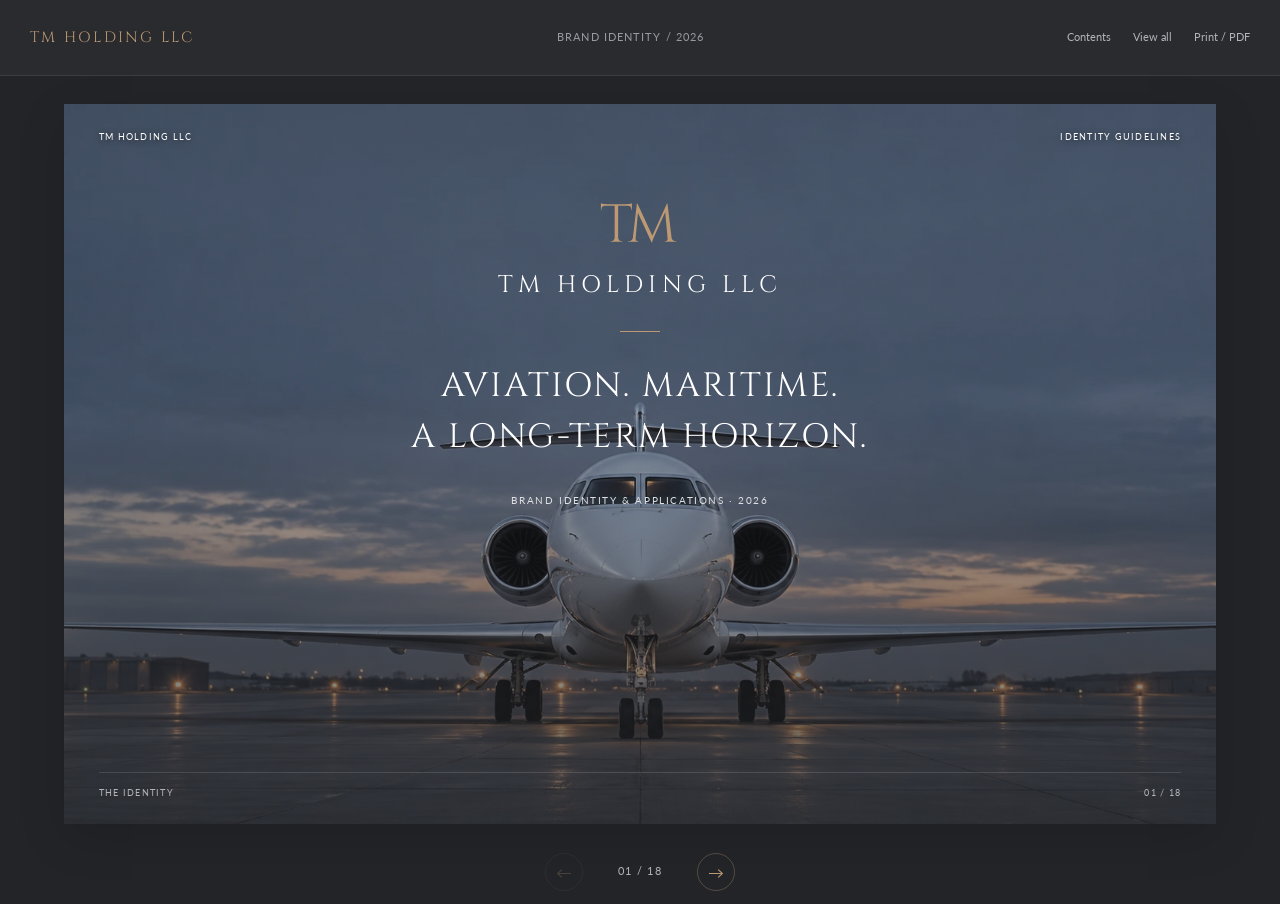
==== brandbook/index.html @ 0309f2d3 "Improve caption contrast on photographic brandbook spreads" ====
<!doctype html><html lang="en"><head><meta charset="utf-8"><meta name="viewport" content="width=device-width,initial-scale=1"><title>TM Holding LLC — Brand Identity</title><meta name="theme-color" content="#323438"><link rel="icon" href="../assets/brand/favicon.svg?v=20261008-5"><link rel="stylesheet" href="../assets/css/fonts.css?v=20261008-5"><link rel="stylesheet" href="../assets/css/style.css?v=20261008-5"><link rel="stylesheet" href="brandbook.css?v=20261008-6"></head><body class="book"><header class="book-toolbar"><a href="../">TM HOLDING LLC</a><span>BRAND IDENTITY / 2026</span><div><button id="contents" aria-expanded="false" aria-controls="book-index">Contents</button><button id="all" aria-pressed="false">View all</button><button id="print">Print / PDF</button></div></header><nav id="book-index" aria-label="Brandbook contents" hidden><a data-goto href="#page-1"><span>01</span>The identity</a><a data-goto href="#page-2"><span>02</span>Brand foundation</a><a data-goto href="#page-3"><span>03</span>Primary signature</a><a data-goto href="#page-4"><span>04</span>Logo architecture</a><a data-goto href="#page-5"><span>05</span>Signature configurations</a><a data-goto href="#page-6"><span>06</span>Clear space & size</a><a data-goto href="#page-7"><span>07</span>Colour palette</a><a data-goto href="#page-8"><span>08</span>Typography</a><a data-goto href="#page-9"><span>09</span>Logo on backgrounds</a><a data-goto href="#page-10"><span>10</span>Incorrect use</a><a data-goto href="#page-11"><span>11</span>Photography direction</a><a data-goto href="#page-12"><span>12</span>Business cards</a><a data-goto href="#page-13"><span>13</span>Corporate correspondence</a><a data-goto href="#page-14"><span>14</span>Aviation livery</a><a data-goto href="#page-15"><span>15</span>Maritime signature</a><a data-goto href="#page-16"><span>16</span>Digital prototypes</a><a data-goto href="#page-17"><span>17</span>Motion & interaction</a><a data-goto href="#page-18"><span>18</span>Implementation & assets</a></nav><main class="book-canvas"><section class="slide cover" id="page-1" aria-label="1. The identity"><div class="page-top"><span>TM HOLDING LLC</span><span>IDENTITY GUIDELINES</span></div><img class="full-photo" src="../assets/images/aviation-hero.webp?v=20261008-5" alt="Concept aviation photograph" loading="lazy"><div class="photo-shade"></div><div class="cover-center"><div class="lockup"><img class="" src="../assets/brand/tm-mark.svg?v=20261008-5" alt="TM monogram" loading="lazy"><span>TM HOLDING LLC</span></div><span class="cover-rule"></span><h1>Aviation. Maritime.<br>A long-term horizon.</h1><p>BRAND IDENTITY & APPLICATIONS · 2026</p></div><div class="page-footer"><span>THE IDENTITY</span><span>01 / 18</span></div></section><section class="slide " id="page-2" aria-label="2. Brand foundation"><div class="page-top"><span>TM HOLDING LLC</span><span>IDENTITY GUIDELINES</span></div><div class="page-heading"><span class="eyebrow">01 / FOUNDATION</span><h2>A clear perspective</h2></div><div class="foundation-grid"><div class="large-words">Purpose.<br>Precision.<br>Continuity.</div><div class="body-copy"><p>A private Qatar Financial Centre holding company focused on civil aviation and maritime assets.</p><p>Our identity reflects a measured approach to acquisition, ownership, management and leasing. It is calm, deliberate and precise.</p><div class="mini-facts"><span>DOHA, QATAR</span><span>QFC № 05193</span><span>EST. 2026</span></div></div></div><div class="page-footer"><span>BRAND FOUNDATION</span><span>02 / 18</span></div></section><section class="slide " id="page-3" aria-label="3. Primary signature"><div class="page-top"><span>TM HOLDING LLC</span><span>IDENTITY GUIDELINES</span></div><div class="page-heading"><span class="eyebrow">02 / SIGNATURE</span><h2>The primary identity</h2></div><div class="signature-stage"><div class="lockup"><img class="" src="../assets/brand/tm-mark.svg?v=20261008-5" alt="TM monogram" loading="lazy"><span>TM HOLDING LLC</span></div><span class="arabic" lang="ar" dir="rtl">تي ام هولدنج ذ.م.م</span></div><div class="note-row"><p>The serif initials provide the identifying mark. The widely spaced wordmark provides the legal entity name.</p><p>Use supplied outlined SVG artwork. The Arabic legal name is a separate text line, never a decorative imitation.</p></div><div class="page-footer"><span>PRIMARY SIGNATURE</span><span>03 / 18</span></div></section><section class="slide " id="page-4" aria-label="4. Logo architecture"><div class="page-top"><span>TM HOLDING LLC</span><span>IDENTITY GUIDELINES</span></div><div class="page-heading"><span class="eyebrow">03 / CONSTRUCTION</span><h2>Classical. Measured. Direct.</h2></div><div class="architecture"><div class="construction-mark"><img class="" src="../assets/brand/tm-mark.svg?v=20261008-5" alt="TM monogram" loading="lazy"><span class="baseline"></span><span class="capline"></span><span class="measure-label">CAP HEIGHT / H</span></div><div class="body-copy"><h3>Two initials. One signature.</h3><p>Upright Roman capitals, fine serifs and a shared baseline create a stable, recognisable mark.</p><p>The space between T and M is fixed. Do not merge, redraw or add wings, crowns, crests or nautical ornament.</p><p class="technical">VECTOR MASTER · OUTLINED LETTERFORMS</p></div></div><div class="page-footer"><span>LOGO ARCHITECTURE</span><span>04 / 18</span></div></section><section class="slide " id="page-5" aria-label="5. Signature configurations"><div class="page-top"><span>TM HOLDING LLC</span><span>IDENTITY GUIDELINES</span></div><div class="page-heading"><span class="eyebrow">04 / CONFIGURATIONS</span><h2>One identity. Three formats.</h2></div><div class="configurations"><div><img class="solo" src="../assets/brand/tm-mark.svg?v=20261008-5" alt="TM monogram" loading="lazy"><span>MONOGRAM</span><p>Favicon · small applications</p></div><div><img class="vertical" src="../assets/brand/tm-logo-vertical.svg?v=20261008-5" alt="Vertical identity" loading="lazy"><span>VERTICAL SIGNATURE</span><p>Primary centred composition</p></div><div><img class="horizontal" src="../assets/brand/tm-logo-horizontal.svg?v=20261008-5" alt="Horizontal identity" loading="lazy"><span>HORIZONTAL SIGNATURE</span><p>Documents · narrow spaces</p></div></div><div class="page-footer"><span>SIGNATURE CONFIGURATIONS</span><span>05 / 18</span></div></section><section class="slide " id="page-6" aria-label="6. Clear space & size"><div class="page-top"><span>TM HOLDING LLC</span><span>IDENTITY GUIDELINES</span></div><div class="page-heading"><span class="eyebrow">05 / SPACING</span><h2>Room to breathe</h2></div><div class="spacing-grid"><div class="clearspace"><span class="x-label">x = ¼ H</span><img class="" src="../assets/brand/tm-mark.svg?v=20261008-5" alt="TM monogram" loading="lazy"><span class="x-bottom">MINIMUM CLEAR SPACE · x ON EVERY SIDE</span></div><div class="body-copy"><h3>Protected space</h3><p>Keep a minimum clear space of one quarter of the monogram cap height on all sides.</p><h3>Minimum reproduction</h3><p>Monogram: 32 px screen / 10 mm print.<br>Vertical signature: 150 px / 35 mm.<br>Horizontal signature: 220 px / 55 mm.</p><p class="technical">CHECK LEGIBILITY AT FINAL OUTPUT SIZE</p></div></div><div class="page-footer"><span>CLEAR SPACE & SIZE</span><span>06 / 18</span></div></section><section class="slide " id="page-7" aria-label="7. Colour palette"><div class="page-top"><span>TM HOLDING LLC</span><span>IDENTITY GUIDELINES</span></div><div class="page-heading"><span class="eyebrow">06 / COLOUR</span><h2>Graphite & bronze</h2></div><div class="palette"><div style="background:#323438"><strong>GRAPHITE</strong><p>HEX #323438<br>RGB 50 / 52 / 56<br>CMYK ≈ 11 / 7 / 0 / 78</p><span>PRIMARY BACKGROUND</span></div><div style="background:#BD9973;color:#26282c"><strong>BRONZE</strong><p>HEX #BD9973<br>RGB 189 / 153 / 115<br>CMYK ≈ 0 / 19 / 39 / 26</p><span>IDENTITY & ACCENTS</span></div><div style="background:#fff;color:#323438"><strong>WHITE</strong><p>HEX #FFFFFF<br>RGB 255 / 255 / 255<br>CMYK 0 / 0 / 0 / 0</p><span>HEADINGS & DOCUMENTS</span></div><div style="background:#B3B4B8;color:#26282c"><strong>SILVER</strong><p>HEX #B3B4B8<br>RGB 179 / 180 / 184<br>CMYK ≈ 3 / 2 / 0 / 28</p><span>SECONDARY TEXT</span></div></div><p class="fine-note">CMYK values are starting approximations. Approve printed proofs for the selected stock and process. No Pantone equivalence is asserted.</p><div class="page-footer"><span>COLOUR PALETTE</span><span>07 / 18</span></div></section><section class="slide " id="page-8" aria-label="8. Typography"><div class="page-top"><span>TM HOLDING LLC</span><span>IDENTITY GUIDELINES</span></div><div class="page-heading"><span class="eyebrow">07 / TYPOGRAPHY</span><h2>Quiet authority</h2></div><div class="type-grid"><div class="type-specimen"><span class="eyebrow">DISPLAY / CINZEL REGULAR</span><div class="cinzel-spec">Aviation.<br>Maritime.</div><p>Uppercase headings · regular weight<br>Tracking 0.06–0.10 em · generous leading</p></div><div class="type-specimen"><span class="eyebrow">TEXT / LATO REGULAR</span><div class="lato-spec">The value of<br>a long-term view.</div><p>Body 16–18 px · line height 1.65–1.75<br>Sentence case · clear, restrained language</p><span class="arabic" lang="ar" dir="rtl">تي ام هولدنج ذ.م.م</span><p>ARABIC / AMIRI REGULAR</p></div></div><p class="fine-note">Cinzel and Lato are open-source alternatives within the Roman display / clean sans-serif tradition of the visual reference. Self-hosted under the included OFL licences.</p><div class="page-footer"><span>TYPOGRAPHY</span><span>08 / 18</span></div></section><section class="slide " id="page-9" aria-label="9. Logo on backgrounds"><div class="page-top"><span>TM HOLDING LLC</span><span>IDENTITY GUIDELINES</span></div><div class="page-heading"><span class="eyebrow">08 / CONTRAST</span><h2>Controlled contrast</h2></div><div class="contrast-grid"><div><img class="" src="../assets/brand/tm-mark.svg?v=20261008-5" alt="TM monogram" loading="lazy"><span>BRONZE ON GRAPHITE</span></div><div class="light-bg"><img class="" src="../assets/brand/tm-mark.svg?v=20261008-5" alt="TM monogram" loading="lazy"><span>BRONZE ON WHITE · LARGE MARK ONLY</span></div><div class="bronze-bg"><img class="" src="../assets/brand/tm-mark-white.svg?v=20261008-5" alt="White monogram" loading="lazy"><span>WHITE ON BRONZE · NON-TEXT USE</span></div><div class="photo-bg"><img class="sample-photo" src="../assets/images/aviation-hero.webp?v=20261008-5" alt="Photo background" loading="lazy"><img class="over-mark" src="../assets/brand/tm-mark-white.svg?v=20261008-5" alt="White monogram" loading="lazy"><span>WHITE ON DARKENED PHOTOGRAPHY</span></div></div><p class="fine-note">Use white or graphite for small readable text. Bronze is an accent; it is not a substitute for sufficient text contrast.</p><div class="page-footer"><span>LOGO ON BACKGROUNDS</span><span>09 / 18</span></div></section><section class="slide " id="page-10" aria-label="10. Incorrect use"><div class="page-top"><span>TM HOLDING LLC</span><span>IDENTITY GUIDELINES</span></div><div class="page-heading"><span class="eyebrow">09 / CONSISTENCY</span><h2>Protect the signature</h2></div><div class="misuse-grid"><div><img class="stretched" src="../assets/brand/tm-mark.svg?v=20261008-5" alt="TM monogram" loading="lazy"><span>01 / DO NOT STRETCH</span></div><div><img class="rotated" src="../assets/brand/tm-mark.svg?v=20261008-5" alt="TM monogram" loading="lazy"><span>02 / DO NOT ROTATE</span></div><div><img class="glowing" src="../assets/brand/tm-mark.svg?v=20261008-5" alt="TM monogram" loading="lazy"><span>03 / NO GLOWS OR EFFECTS</span></div><div><img class="faded" src="../assets/brand/tm-mark.svg?v=20261008-5" alt="TM monogram" loading="lazy"><span>04 / DO NOT REDUCE CONTRAST</span></div></div><p class="fine-note">Keep the supplied proportions, colours and spacing. No gradients, ornamental borders, enclosing seals or unapproved symbol combinations.</p><div class="page-footer"><span>INCORRECT USE</span><span>10 / 18</span></div></section><section class="slide photo-slide" id="page-11" aria-label="11. Photography direction"><div class="page-top"><span>TM HOLDING LLC</span><span>IDENTITY GUIDELINES</span></div><img class="full-photo" src="../assets/images/aviation-hero.webp?v=20261008-5" alt="Aviation photography direction" loading="lazy"><div class="photo-shade"></div><div class="photo-copy"><span class="eyebrow">10 / PHOTOGRAPHY</span><h2>Subject. Space.<br>Natural light.</h2><p>One clear subject. Credible proportions. Calm surroundings.<br>Cool neutral grades and restrained highlights.</p><span class="photo-caption">CONCEPT IMAGERY · NO FLEET OWNERSHIP REPRESENTED</span></div><div class="page-footer"><span>PHOTOGRAPHY DIRECTION</span><span>11 / 18</span></div></section><section class="slide " id="page-12" aria-label="12. Business cards"><div class="page-top"><span>TM HOLDING LLC</span><span>IDENTITY GUIDELINES</span></div><div class="page-heading"><span class="eyebrow">11 / STATIONERY</span><h2>An understated introduction</h2></div><div class="card-stage"><div class="business-card card-back"><div class="lockup"><img class="" src="../assets/brand/tm-mark.svg?v=20261008-5" alt="TM monogram" loading="lazy"><span>TM HOLDING LLC</span></div></div><div class="business-card card-front"><div class="card-top"><img class="" src="../assets/brand/tm-mark.svg?v=20261008-5" alt="TM monogram" loading="lazy"><span>TM HOLDING LLC</span></div><strong>NAME SURNAME</strong><p>Corporate Representative</p><div class="card-contact">name@company-domain.qa<br>Doha, State of Qatar<br>QFC Registration № 05193</div></div></div><div class="note-row"><p>85 × 55 mm · 3 mm bleed · 5 mm safe margin.</p><p>Graphite reverse, white front. Optional restrained bronze foil on the monogram. Contact details shown are layout placeholders.</p></div><div class="page-footer"><span>BUSINESS CARDS</span><span>12 / 18</span></div></section><section class="slide " id="page-13" aria-label="13. Corporate correspondence"><div class="page-top"><span>TM HOLDING LLC</span><span>IDENTITY GUIDELINES</span></div><div class="page-heading"><span class="eyebrow">12 / DOCUMENTS</span><h2>A precise first impression</h2></div><div class="stationery-stage"><div class="letterhead"><div class="letter-logo"><img class="" src="../assets/brand/tm-logo-horizontal.svg?v=20261008-5" alt="TM Holding letterhead" loading="lazy"></div><span class="letter-date">DOHA · [DATE]</span><h4>Corporate introduction</h4><p>Dear [Recipient],</p><p>TM Holding LLC is a Qatar Financial Centre company focused on the acquisition, ownership, management and leasing of civil aviation and maritime assets.</p><p>This correspondence accompanies transaction-specific documentation and relevant corporate records.</p><p>Yours sincerely,<br>[Authorised signatory]</p><div class="letter-foot">TM HOLDING LLC · QFC № 05193<br>Regus Business Centre, No. 67 · Doha, Qatar</div></div><div class="envelope"><div class="lockup"><img class="" src="../assets/brand/tm-mark.svg?v=20261008-5" alt="TM monogram" loading="lazy"><span>TM HOLDING LLC</span></div><span>PRIVATE CORRESPONDENCE</span></div></div><p class="fine-note">A4 / 210 × 297 mm · 22 mm margins. Template text only; each external letter requires authorised review.</p><div class="page-footer"><span>CORPORATE CORRESPONDENCE</span><span>13 / 18</span></div></section><section class="slide photo-slide" id="page-14" aria-label="14. Aviation livery"><div class="page-top"><span>TM HOLDING LLC</span><span>IDENTITY GUIDELINES</span></div><img class="full-photo" src="../assets/images/aircraft-mockup.webp?v=20261008-5" alt="Concept of TM identity on an aircraft tail" loading="lazy"><div class="photo-shade bottom-shade"></div><div class="photo-copy compact"><span class="eyebrow">13 / AVIATION APPLICATION</span><h2>A mark on the horizon</h2><p>Graphite tail. Bronze signature. One continuous accent line.</p><span class="photo-caption">CONCEPT MOCKUP · NOT AN OWNED AIRCRAFT · ENGINEERING & OEM APPROVAL REQUIRED</span></div><div class="page-footer"><span>AVIATION LIVERY</span><span>14 / 18</span></div></section><section class="slide photo-slide" id="page-15" aria-label="15. Maritime signature"><div class="page-top"><span>TM HOLDING LLC</span><span>IDENTITY GUIDELINES</span></div><img class="full-photo" src="../assets/images/yacht-mockup.webp?v=20261008-5" alt="Concept of TM identity on a yacht transom" loading="lazy"><div class="photo-shade bottom-shade"></div><div class="photo-copy compact"><span class="eyebrow">14 / MARITIME APPLICATION</span><h2>Made for the water</h2><p>Brushed bronze lettering on a dark transom. Restrained scale.</p><span class="photo-caption">CONCEPT MOCKUP · NOT AN OWNED VESSEL · MATERIAL & FIXING SPECIFICATIONS TO BE APPROVED</span></div><div class="page-footer"><span>MARITIME SIGNATURE</span><span>15 / 18</span></div></section><section class="slide " id="page-16" aria-label="16. Digital prototypes"><div class="page-top"><span>TM HOLDING LLC</span><span>IDENTITY GUIDELINES</span></div><div class="page-heading"><span class="eyebrow">15 / DIGITAL</span><h2>A coherent digital presence</h2></div><div class="device-stage"><div class="screen desktop-screen"><div class="screen-header"><span>DOHA</span><div class="lockup"><img class="" src="../assets/brand/tm-mark.svg?v=20261008-5" alt="TM monogram" loading="lazy"><span>TM HOLDING LLC</span></div><span>☰</span></div><div class="screen-hero"><img class="" src="../assets/images/aviation-hero.webp?v=20261008-5" alt="Aviation hero prototype" loading="lazy"><div class="screen-copy"><span>PRIVATE HOLDING COMPANY</span><h3>Aviation. Maritime.<br>A long-term horizon.</h3><p>Ownership, management and leasing.</p><i>↓</i></div></div><div class="screen-intro"><span>TM HOLDING LLC</span><h3>A considered approach<br>to ownership</h3><p>Established in Doha. A long-term perspective.</p></div></div><div class="screen mobile-screen"><div class="screen-header"><span>DOHA</span><div class="lockup"><img class="" src="../assets/brand/tm-mark.svg?v=20261008-5" alt="TM monogram" loading="lazy"><span>TM HOLDING LLC</span></div><span>☰</span></div><div class="screen-hero"><img class="" src="../assets/images/aviation-hero.webp?v=20261008-5" alt="Aviation hero prototype" loading="lazy"><div class="screen-copy"><span>PRIVATE HOLDING COMPANY</span><h3>Aviation. Maritime.<br>A long-term horizon.</h3><p>Ownership, management and leasing.</p><i>↓</i></div></div><div class="screen-intro"><span>TM HOLDING LLC</span><h3>A considered approach<br>to ownership</h3><p>Established in Doha. A long-term perspective.</p></div></div></div><p class="fine-note">Desktop and mobile composition prototypes. Centred signature, measured uppercase display, full-bleed photography and generous section spacing.</p><div class="page-footer"><span>DIGITAL PROTOTYPES</span><span>16 / 18</span></div></section><section class="slide " id="page-17" aria-label="17. Motion & interaction"><div class="page-top"><span>TM HOLDING LLC</span><span>IDENTITY GUIDELINES</span></div><div class="page-heading"><span class="eyebrow">16 / INTERACTION</span><h2>Movement with purpose</h2></div><div class="motion-grid"><div class="motion-demo"><span class="eyebrow">LIVE COMPONENT DEMO</span><h3>A long-term<br>horizon.</h3><button class="circle-link" id="replay-motion"><span class="ring">↗</span><span>REPLAY REVEAL</span></button></div><div class="body-copy"><h3>Section reveal</h3><p>Opacity 0 → 1 · vertical offset 34 → 0 px.<br>Duration 1,000 ms · cubic-bezier(.2,.6,.3,1).</p><h3>Image & controls</h3><p>Image hover scale 1 → 1.04.<br>Fine double-ring links, subtle rotation.<br>Respect reduced-motion preferences.</p><p class="technical">NO PARTICLES · NO RADAR · NO DECORATIVE LOOPS</p></div></div><div class="page-footer"><span>MOTION & INTERACTION</span><span>17 / 18</span></div></section><section class="slide " id="page-18" aria-label="18. Implementation & assets"><div class="page-top"><span>TM HOLDING LLC</span><span>IDENTITY GUIDELINES</span></div><div class="page-heading"><span class="eyebrow">17 / DELIVERY</span><h2>One source of truth</h2></div><div class="delivery-grid"><div class="body-copy"><h3>Identity masters</h3><a href="../assets/brand/tm-mark.svg" download>Monogram SVG ↗</a><a href="../assets/brand/tm-logo-vertical.svg" download>Vertical signature SVG ↗</a><a href="../assets/brand/tm-logo-horizontal.svg" download>Horizontal signature SVG ↗</a><a href="../assets/brand/tm-mark-white.svg" download>White monogram SVG ↗</a><p>Logos are outlined vectors. Keep original artwork and use the supplied colour values.</p></div><div class="body-copy"><h3>Before external use</h3><p>Replace test contact details. Confirm current QFC registration and licensed activities. Obtain approval of transaction-specific end-use and corporate documents.</p><p>Mockups demonstrate identity applications. They do not establish asset ownership, orders, partnerships or regulatory certification.</p><a href="../">View the corporate website ↗</a></div></div><div class="page-footer"><span>IMPLEMENTATION & ASSETS</span><span>18 / 18</span></div></section></main><div class="book-controls"><button id="prev" aria-label="Previous page">←</button><span id="page-count">01 / 18</span><button id="next" aria-label="Next page">→</button></div><script src="brandbook.js?v=20261008-5"></script></body></html>
---- assets/css/fonts.css ----
@font-face{font-family:Cinzel;src:url(../fonts/cinzel.ttf) format("truetype");font-weight:400 900;font-display:swap}@font-face{font-family:Lato;src:url(../fonts/lato.ttf) format("truetype");font-weight:400;font-display:swap}@font-face{font-family:Amiri;src:url(../fonts/font-0.ttf) format("truetype");font-weight:400;font-display:swap}
---- assets/css/style.css ----
@import url('tokens.css?v=20261008-5');
*{box-sizing:border-box}html{scroll-behavior:smooth;scroll-padding-top:115px}body{margin:0;background:var(--graphite);color:var(--white);font:400 16px/1.7 var(--body)}a{color:inherit;text-decoration:none}button,input,textarea{font:inherit}button{cursor:pointer}button,a{-webkit-tap-highlight-color:transparent}button{color:inherit}button:focus-visible,a:focus-visible,summary:focus-visible{outline:2px solid var(--bronze);outline-offset:7px}h1,h2,h3,p,figure{margin:0}h1,h2,h3{font-family:var(--display);font-weight:400;text-transform:uppercase}h1{font-size:clamp(32px,3.3vw,50px);line-height:1.42;letter-spacing:.09em}h2{font-size:clamp(28px,3vw,40px);line-height:1.5;letter-spacing:.09em}h3{font-size:25px;line-height:1.5;letter-spacing:.06em}.eyebrow{font-size:11px;letter-spacing:.18em;color:var(--bronze);line-height:1.6}.skip-link{position:fixed;top:-100px;z-index:100;background:var(--deep);padding:14px}.skip-link:focus{top:0}.header{position:fixed;z-index:30;top:0;left:0;width:100%;height:124px;padding:15px 4%;display:flex;align-items:center;justify-content:space-between;transition:height .5s,background .5s}.header.scrolled{height:100px;background:rgba(50,52,56,.97);border-bottom:1px solid #ffffff0d}.location{font-size:12px;color:var(--bronze);letter-spacing:.12em}.location span{margin-left:16px;color:#b3b4b8}.brand{display:flex;align-items:center;flex-direction:column;gap:5px}.header .brand{position:absolute;left:50%;transform:translateX(-50%)}.brand span{font:400 22px var(--display);letter-spacing:.22em;white-space:nowrap}.brand img{object-fit:contain}.menu-toggle{width:40px;height:40px;padding:7px 2px;border:0;background:none;display:flex;flex-direction:column;justify-content:center;gap:8px}.menu-toggle i{width:30px;height:1px;background:var(--bronze);transition:width .3s}.menu-toggle:hover i:first-child{width:22px}#navigation{position:fixed;inset:0;z-index:50;background:#2a2c30;display:flex;align-items:center;justify-content:center;flex-direction:column;gap:20px;padding:75px 24px}#navigation[hidden]{display:none}#navigation>a{font:400 clamp(22px,3vw,40px) var(--display);letter-spacing:.06em}#navigation>a:hover{color:var(--bronze)}#navigation .nav-small{font:13px var(--body);margin-top:12px;color:var(--bronze)}.nav-bottom{position:absolute;bottom:35px;font-size:11px;letter-spacing:.1em;color:var(--muted)}.menu-close,.dialog-close{position:absolute;right:30px;top:20px;background:none;border:0;font-size:34px;line-height:1;color:var(--bronze)}.hero{height:100svh;min-height:720px;position:relative;display:flex;justify-content:center;align-items:flex-start;overflow:hidden}.hero-photo{position:absolute;inset:0;width:100%;height:100%;object-fit:cover;object-position:center 60%;animation:hero-zoom 2s cubic-bezier(.2,.6,.3,1) both}.hero-shade{position:absolute;inset:0;background:linear-gradient(180deg,rgba(38,40,44,.55),rgba(38,40,44,.25) 58%,rgba(38,40,44,.7))}.hero-copy{text-align:center;z-index:1;padding:185px 24px 130px}.hero-copy h1{margin:20px 0}.hero-description{color:#e4e4e5;font-size:17px;line-height:1.7}.circle-link{display:inline-flex;align-items:center;gap:20px;background:none;border:0;padding:0;font:12px/1.4 var(--body);letter-spacing:.05em;color:var(--white)}.ring{width:54px;height:54px;flex:none;border:1px solid var(--bronze);border-radius:50%;display:grid;place-items:center;position:relative;font-size:20px;color:var(--bronze);transition:transform .5s,color .5s}.ring:after{content:'';position:absolute;inset:-5px -3px -2px -6px;border:1px solid #bd997344;border-radius:50%;transition:transform .5s}.circle-link:hover .ring{transform:rotate(-12deg)}.circle-link:hover .ring:after{transform:rotate(20deg) scale(1.1)}.circle-link:hover{color:var(--bronze)}.hero-copy .circle-link{margin-top:35px}.hero-bottom{position:absolute;bottom:34px;left:6%;right:6%;display:flex;justify-content:space-between;color:#dedee0;font-size:10px;letter-spacing:.14em}.hero-bottom [lang=ar]{font:20px Amiri;letter-spacing:0}.scroll-cue{position:absolute;bottom:80px;left:24px;font-size:9px;letter-spacing:.1em;writing-mode:vertical-rl}.scroll-cue span{display:inline-block;width:1px;height:80px;background:linear-gradient(var(--bronze),transparent);margin-top:20px}.section{padding:110px max(6%,calc((100vw - 1240px)/2))}.section-top{text-align:center;max-width:900px;margin:0 auto 55px}.section-top h2{margin-top:15px}.section-top>p{color:var(--muted);font-size:17px;margin-top:20px}.ornament{display:block;width:45px;height:1px;background:var(--bronze);margin:35px auto 0}.intro-prose{max-width:740px;margin:auto;text-align:center;color:var(--muted);font-size:18px}.intro-prose p+p{margin-top:20px}.facts{display:flex;justify-content:center;margin:65px auto 0;max-width:900px}.facts>div{width:33.33%;text-align:center;border-right:1px solid var(--line)}.facts>div:last-child{border:0}.facts strong{font:400 32px var(--display);letter-spacing:.06em;color:var(--bronze)}.facts span{display:block;color:var(--muted);font-size:12px;margin-top:15px}.focus{padding-top:60px}.asset-grid{display:grid;grid-template-columns:1fr 1fr;gap:35px}.asset-image{height:330px;overflow:hidden;position:relative}.asset-image:after{content:'';position:absolute;inset:0;background:linear-gradient(transparent 60%,#26282c88)}.asset-image img{width:100%;height:100%;object-fit:cover;transition:transform 1s cubic-bezier(.2,.6,.3,1);filter:saturate(.6)}.asset:hover img{transform:scale(1.04)}.asset-image>span{position:absolute;bottom:22px;left:28px;z-index:1;font-size:10px;letter-spacing:.2em;color:white}.asset-copy{padding:32px 28px 20px;border-left:1px solid var(--line)}.asset-copy h3{color:var(--bronze)}.asset-copy p{margin:18px 0 30px;max-width:440px;color:var(--muted)}.image-note{color:#a0a1a6;font-size:11px;text-align:center;margin-top:35px}.statement{position:relative;min-height:480px;background:var(--deep);display:grid;place-items:center;overflow:hidden;text-align:center;padding:80px 24px}.statement-inner{position:relative;z-index:1}.statement h2{font-size:clamp(32px,4vw,54px);margin:20px 0 25px}.statement p{color:var(--muted);font-size:18px}.statement-watermark{position:absolute;right:4%;bottom:-70px;font:400 430px var(--display);letter-spacing:-.12em;color:#ffffff02}.governance-grid{display:grid;grid-template-columns:.8fr 1.2fr;gap:90px}.governance-copy h3{font-family:var(--body);text-transform:none;font-size:20px;letter-spacing:0;color:var(--bronze);margin-bottom:18px}.governance-copy p{color:var(--muted);margin-bottom:30px}.governance-copy .circle-link{margin-top:10px}.registry{margin:0}.registry>div{padding:15px 0;display:grid;grid-template-columns:170px 1fr;gap:20px;border-bottom:1px solid #ffffff15}.registry dt{font-size:12px;color:var(--bronze)}.registry dd{margin:0;font-size:14px;line-height:1.7;color:#e1e1e3}.registry dd span{display:block;font-family:Amiri;font-size:20px}.disclosures{margin-top:45px;border-top:1px solid var(--line);border-bottom:1px solid var(--line)}.disclosures summary{padding:22px 0;cursor:pointer;display:flex;justify-content:space-between;font-size:13px;color:var(--bronze)}.disclosures summary::-webkit-details-marker{display:none}.disclosures p{font-size:12px;color:var(--muted);padding-bottom:25px;max-width:950px}.contact{background:var(--deep)}.contact .section-top{margin-bottom:50px}.contact .circle-link{margin-top:40px}.contact-location{text-align:center}.contact-location>span{font-size:11px;letter-spacing:.15em;color:var(--bronze)}.contact-location p{font-size:14px;color:var(--muted);margin:8px 0 20px}.contact-location [lang=ar]{display:block;font:23px Amiri;letter-spacing:0}footer{padding:60px 6% 25px}.footer-links{display:flex;justify-content:center;gap:35px;margin:35px 0;font-size:12px;color:var(--muted)}.footer-links button{background:none;border:0;padding:0;font-size:12px;color:inherit}.footer-bottom{border-top:1px solid var(--line);padding-top:20px;display:flex;justify-content:space-between;color:#999a9f;font-size:10px;letter-spacing:.08em}dialog{border:1px solid var(--line);background:var(--graphite);color:white;padding:60px 50px 40px;max-width:630px;width:calc(100% - 36px);max-height:90svh}dialog::backdrop{background:#191b20cc;backdrop-filter:blur(5px)}dialog h2{font-size:27px;margin:15px 0 20px;letter-spacing:.06em}.dialog-note{font-size:13px;color:var(--muted);margin-bottom:25px}.dialog-note strong{color:var(--bronze);font-weight:400}form{display:grid;grid-template-columns:1fr 1fr;gap:18px}label{font-size:12px;color:var(--bronze)}label:nth-child(n+3){grid-column:1/-1}input,textarea{width:100%;display:block;margin-top:7px;background:#ffffff04;border:1px solid #ffffff25;border-radius:0;color:white;padding:10px;resize:vertical}input:focus,textarea:focus{outline:1px solid var(--bronze)}.solid-button{background:var(--bronze);border:1px solid var(--bronze);color:white;font-size:12px;padding:16px 24px;grid-column:1/-1}#draft-status{grid-column:1/-1;color:var(--muted);font-size:12px}#asset-content{color:var(--muted)}#asset-content p{margin:15px 0}#asset-content dl>div{border-bottom:1px solid var(--line);padding:14px 0}#asset-content dd{margin:0;color:white}#asset-content dt{color:var(--bronze)}.source-links{font-size:12px}.source-links a{color:var(--bronze);text-decoration:underline}.intro-reveal{animation:enter 1.1s cubic-bezier(.2,.6,.3,1) both}.intro-reveal:nth-child(2){animation-delay:.15s}.intro-reveal:nth-child(3){animation-delay:.3s}.intro-reveal:nth-child(4){animation-delay:.45s}.reveal-ready .reveal{opacity:0;transform:translateY(34px);transition:opacity 1s cubic-bezier(.2,.6,.3,1),transform 1s cubic-bezier(.2,.6,.3,1)}.reveal-ready .reveal.visible{opacity:1;transform:none}.asset:nth-child(2){transition-delay:.15s}@keyframes enter{from{opacity:0;transform:translateY(22px)}to{opacity:1;transform:none}}@keyframes hero-zoom{from{transform:scale(1.045)}to{transform:scale(1)}}
@media(min-height:900px){.hero-copy{padding-top:210px}.hero-photo{object-position:center 55%}}
@media(max-width:900px){.section{padding:80px 6%}.governance-grid{gap:35px;grid-template-columns:1fr 1fr}.registry>div{grid-template-columns:1fr;gap:5px}.asset-image{height:250px}.asset-copy{padding-left:20px}.header{height:110px}.hero{min-height:680px}.brand span{font-size:18px}}
@media(max-width:600px){html{scroll-padding-top:90px}.header{height:100px;padding:12px 6%}.header.scrolled{height:85px}.location{font-size:10px}.location span{display:none}.brand span{font-size:14px;letter-spacing:.15em}.header .brand img{width:50px;height:44px}.hero{height:100svh;min-height:680px}.hero-copy{padding:165px 22px 100px}.hero-copy .eyebrow{font-size:9px;letter-spacing:.09em;max-width:280px;margin:auto}h1{font-size:29px;letter-spacing:.05em;line-height:1.55}.hero-description{font-size:15px}.hero-copy .circle-link{margin-top:30px}.hero-photo{object-position:50% 65%}.hero-bottom{bottom:25px;flex-direction:column;align-items:center;gap:5px;font-size:9px}.scroll-cue{display:none}.section{padding:70px 24px}.section-top{margin-bottom:35px}h2{font-size:26px;letter-spacing:.06em}h3{font-size:23px}.intro-prose{font-size:16px}.facts{margin-top:45px}.facts strong{font-size:22px}.facts span{font-size:10px;padding:0 8px}.asset-grid{grid-template-columns:1fr;gap:45px}.asset-image{height:250px}.asset-copy{padding:25px 20px 10px}.image-note{font-size:10px}.statement{min-height:400px}.statement h2{font-size:32px}.statement p{font-size:16px}.statement-watermark{font-size:300px}.governance-grid{grid-template-columns:1fr;gap:40px}.registry>div{grid-template-columns:120px 1fr;gap:15px}.registry dd{font-size:13px}.registry dt{font-size:11px}.footer-links{gap:20px;font-size:11px}.footer-bottom{flex-direction:column;align-items:center;gap:10px;text-align:center}dialog{padding:50px 25px 30px}dialog h2{font-size:22px}form{grid-template-columns:1fr}label{grid-column:1/-1}}
@media(prefers-reduced-motion:reduce){html{scroll-behavior:auto}*,*:before,*:after{animation:none!important;transition:none!important}.reveal-ready .reveal{opacity:1;transform:none}}
---- brandbook/brandbook.css ----
.book{background:#222428}.book-toolbar{height:76px;padding:0 30px;display:flex;justify-content:space-between;align-items:center;border-bottom:1px solid #ffffff15;background:#292b2f;font-size:11px;letter-spacing:.1em}.book-toolbar>a{font:15px var(--display);letter-spacing:.15em;color:var(--bronze)}.book-toolbar>span{color:#999a9f}.book-toolbar>div{display:flex;gap:22px}.book-toolbar button{border:0;background:none;font-size:11px;color:#b3b4b8;padding:8px 0}.book-toolbar button:hover{color:var(--bronze)}.book-canvas{padding:28px 30px 15px}.slide{position:relative;background:var(--graphite);width:min(1160px,100%);aspect-ratio:16/10;margin:0 auto;overflow:hidden;padding:68px 65px 65px;box-shadow:0 15px 45px #0002}.slide[hidden]{display:none}.page-top,.page-footer{position:absolute;left:35px;right:35px;display:flex;justify-content:space-between;font-size:9px;letter-spacing:.14em;z-index:3;color:#b3b4b8}.page-top{top:25px}.page-footer{bottom:24px;border-top:1px solid #ffffff20;padding-top:12px}.page-heading{margin-bottom:40px}.page-heading h2{font-size:30px;letter-spacing:.08em;margin-top:10px}.page-heading>p{color:#b3b4b8;font-size:14px;margin-top:10px}.slide p{font-size:14px;line-height:1.7;color:#b3b4b8}.body-copy h3{font:18px var(--body);color:var(--bronze);text-transform:none;letter-spacing:0;margin-bottom:15px}.body-copy p+p{margin-top:20px}.body-copy p+h3{margin-top:25px}.technical{font-size:10px!important;letter-spacing:.1em;color:var(--bronze)!important;margin-top:26px}.full-photo{position:absolute;inset:0;width:100%;height:100%;object-fit:cover}.photo-shade{position:absolute;inset:0;background:linear-gradient(#26282c50,#26282c33 40%,#26282cbb)}.cover-center{position:relative;z-index:2;text-align:center;padding-top:10px}.lockup{display:flex;flex-direction:column;align-items:center;gap:14px}.lockup img{width:100px;height:86px;object-fit:contain}.lockup span{font:24px var(--display);letter-spacing:.22em;color:var(--bronze);white-space:nowrap}.cover .lockup img{width:86px;height:74px}.cover .lockup span{color:#fff}.cover-rule{display:block;height:1px;width:40px;background:var(--bronze);margin:30px auto}.cover h1{font-size:34px;letter-spacing:.07em;line-height:1.5}.cover-center>p{font-size:10px;letter-spacing:.16em;margin-top:30px;color:#e1e1e3}.foundation-grid{display:grid;grid-template-columns:1fr 1fr;gap:85px;align-items:center;margin-top:45px}.large-words{font:38px/1.7 var(--display);letter-spacing:.04em;color:var(--bronze)}.mini-facts{display:flex;gap:20px;font-size:9px;letter-spacing:.05em;color:var(--bronze);padding-top:25px;margin-top:25px;border-top:1px solid var(--line)}.signature-stage{padding:20px 0 40px;text-align:center}.signature-stage .lockup img{width:160px;height:137px}.signature-stage .lockup span{font-size:30px}.arabic{display:block;font:23px Amiri;direction:rtl;color:var(--bronze);margin-top:20px}.note-row{display:grid;grid-template-columns:1fr 1fr;gap:60px;border-top:1px solid var(--line);padding-top:20px}.note-row p{font-size:12px}.architecture,.spacing-grid{display:grid;grid-template-columns:1fr 1fr;gap:75px;align-items:center;margin-top:25px}.construction-mark{height:280px;position:relative;display:grid;place-items:center;background-image:linear-gradient(#bd997312 1px,transparent 1px),linear-gradient(90deg,#bd997312 1px,transparent 1px);background-size:24px 24px}.construction-mark img{width:260px}.baseline,.capline{position:absolute;left:0;right:0;height:1px;background:#bd997366}.baseline{bottom:48px}.capline{top:92px}.measure-label{position:absolute;bottom:10px;left:0;font-size:9px;letter-spacing:.1em;color:var(--bronze)}.configurations{display:grid;grid-template-columns:.7fr 1.2fr 1.5fr;gap:40px;margin-top:80px;align-items:center}.configurations>div{text-align:center}.configurations img{width:100%;height:155px;object-fit:contain;margin-bottom:40px}.configurations img.solo{width:120px}.configurations img.horizontal{height:100px;margin-bottom:65px;margin-top:30px}.configurations span{font-size:10px;color:var(--bronze);letter-spacing:.08em}.configurations p{font-size:11px;margin-top:7px}.clearspace{height:300px;position:relative;display:grid;place-items:center;border:1px dashed #bd997366;margin:15px}.clearspace img{width:210px;height:180px;border:1px solid #bd997322}.x-label{position:absolute;top:15px;left:15px;color:var(--bronze);font-size:11px}.x-bottom{position:absolute;bottom:15px;font-size:8px;color:#b3b4b8;letter-spacing:.08em}.palette{display:grid;grid-template-columns:1.6fr 1.3fr 1fr 1fr;border:1px solid #ffffff15}.palette>div{height:300px;padding:26px 20px;display:flex;flex-direction:column;justify-content:flex-end}.palette strong{font:18px var(--display);letter-spacing:.05em}.palette p{font-size:11px;color:inherit;margin:18px 0 22px}.palette>div>span{font-size:8px;letter-spacing:.08em}.fine-note{font-size:10px!important;color:#aaaab0!important;margin-top:25px;max-width:920px}.type-grid{display:grid;grid-template-columns:1.2fr 1fr;gap:70px}.type-specimen{border-top:1px solid var(--line);padding-top:20px}.cinzel-spec{font:48px/1.6 var(--display);text-transform:uppercase;letter-spacing:.05em;margin:20px 0;color:white}.lato-spec{font:34px/1.4 var(--body);margin:26px 0;color:white}.type-specimen p{font-size:11px}.type-specimen .arabic{margin:25px 0 10px}.contrast-grid{display:grid;grid-template-columns:1fr 1fr;gap:12px}.contrast-grid>div{position:relative;height:175px;border:1px solid #ffffff15;display:flex;align-items:center;justify-content:center;flex-direction:column;gap:17px}.contrast-grid img{width:100px;height:85px}.contrast-grid span{font-size:8px;letter-spacing:.1em;color:var(--bronze);z-index:2}.light-bg{background:#fff}.bronze-bg{background:#bd9973}.bronze-bg span{color:#323438}.contrast-grid .sample-photo{position:absolute;inset:0;width:100%;height:100%;object-fit:cover;filter:brightness(.45)}.over-mark{position:relative;z-index:2}.photo-bg span{color:white}.misuse-grid{display:grid;grid-template-columns:1fr 1fr;gap:25px}.misuse-grid>div{display:flex;flex-direction:column;align-items:center;gap:23px;background:#ffffff03;padding:25px}.misuse-grid img{width:90px;height:80px}.misuse-grid span{font-size:9px;color:#b3b4b8;letter-spacing:.08em}.stretched{transform:scaleX(1.6)}.rotated{transform:rotate(-18deg)}.glowing{filter:drop-shadow(0 0 8px #bd9973)}.faded{opacity:.18}.photo-copy{position:absolute;left:65px;bottom:90px;z-index:2}.photo-copy h2{font-size:38px;margin:15px 0 22px;color:white}.photo-copy p{color:#dedee1;font-size:15px}.photo-caption{display:block;font-size:8px;letter-spacing:.1em;color:#e1e1e3;margin-top:28px}.bottom-shade{background:linear-gradient(transparent 40%,#16181bd9 100%)}.compact h2{font-size:30px;margin-bottom:12px}.compact p{font-size:13px}.compact .photo-caption{margin-top:20px}.card-stage{height:310px;position:relative;perspective:1200px;background:radial-gradient(ellipse at center,#44464b,#292b30 80%);margin:0 -15px 28px}.business-card{width:360px;height:233px;position:absolute;box-shadow:8px 20px 35px #0006;font-family:var(--body)}.card-back{background:#323438;left:12%;top:15px;transform:rotate(-9deg);display:grid;place-items:center;border:1px solid #bd997344}.card-back .lockup img{width:72px;height:60px}.card-back .lockup span{font-size:17px}.card-front{background:#f9f9f7;color:#323438;right:10%;top:68px;transform:rotate(6deg);padding:22px 28px}.card-top{display:flex;gap:14px;align-items:center;margin-bottom:20px}.card-top img{width:38px;height:33px}.card-top span{font:12px var(--display);letter-spacing:.1em}.card-front strong{font:13px var(--display);letter-spacing:.04em}.card-front p{color:#6f7075;font-size:10px;margin-top:2px}.card-contact{font-size:10px;line-height:1.7;border-top:1px solid #bd997366;padding-top:12px;margin-top:16px}.stationery-stage{position:relative;height:365px;perspective:1000px;background:radial-gradient(ellipse at center,#44464b,#292b30 80%);margin:-12px -10px 0}.letterhead{position:absolute;width:258px;height:365px;background:#fff;color:#323438;padding:25px;left:15%;top:-2px;transform:rotate(-7deg);box-shadow:10px 15px 30px #0005}.letter-logo img{width:180px;height:30px;object-fit:contain;object-position:left}.letter-date{display:block;font-size:6px;letter-spacing:.07em;margin-top:20px;color:#6f7075}.letterhead h4{font:12px var(--display);margin:14px 0 12px}.letterhead p{font-size:7px;color:#6f7075;line-height:1.8;margin-bottom:9px}.letter-foot{position:absolute;bottom:22px;left:25px;right:25px;font-size:6px;border-top:1px solid #bd997366;padding-top:8px}.envelope{position:absolute;width:400px;height:205px;background:#323438;right:8%;top:75px;transform:rotate(7deg);border:1px solid #bd997333;box-shadow:10px 20px 30px #0005;display:grid;place-content:center;text-align:center}.envelope .lockup img{width:65px;height:55px}.envelope .lockup span{font-size:16px}.envelope>span{font-size:6px;letter-spacing:.12em;color:#b3b4b8;margin-top:20px}.device-stage{height:345px;position:relative;background:#292b30;margin:0 -10px}.screen{background:#323438;border:7px solid #17191c;overflow:hidden;box-shadow:0 20px 30px #0005}.desktop-screen{position:absolute;left:4%;top:0;width:75%;height:320px;border-radius:10px 10px 0 0}.screen-header{height:48px;position:absolute;z-index:2;left:7px;right:7px;display:flex;align-items:center;justify-content:space-between;padding:0 20px;font-size:6px;color:#bd9973}.screen-header .lockup{gap:2px}.screen-header .lockup img{width:25px;height:22px}.screen-header .lockup span{font-size:8px;color:white;letter-spacing:.17em}.screen-hero{height:220px;position:relative}.screen-hero>img{width:100%;height:100%;object-fit:cover;filter:brightness(.6)}.screen-copy{position:absolute;top:60px;left:5%;right:5%;text-align:center}.screen-copy>span{font-size:5px;letter-spacing:.14em;color:#bd9973}.screen-copy h3{font-size:17px;letter-spacing:.06em;margin:8px 0}.screen-copy p{font-size:6px;color:#ddd}.screen-copy i{display:grid;place-items:center;border:1px solid #bd9973;border-radius:50%;width:22px;height:22px;font-size:10px;color:#bd9973;margin:12px auto;font-style:normal}.screen-intro{text-align:center;padding:16px 10px}.screen-intro>span{font-size:5px;color:#bd9973;letter-spacing:.1em}.screen-intro h3{font-size:13px;margin:3px 0}.screen-intro p{font-size:5px}.mobile-screen{position:absolute;right:8%;top:10px;width:155px;height:326px;border-radius:22px;border-width:6px}.mobile-screen .screen-header{padding:0 10px;left:0;right:0;font-size:4px}.mobile-screen .screen-header .lockup span{font-size:5px}.mobile-screen .screen-header .lockup img{width:20px;height:17px}.mobile-screen .screen-hero{height:240px}.mobile-screen .screen-hero>img{object-fit:cover}.mobile-screen .screen-copy{top:75px}.mobile-screen .screen-copy h3{font-size:11px;line-height:1.6}.mobile-screen .screen-copy>span{font-size:4px}.mobile-screen .screen-copy p{font-size:5px}.mobile-screen .screen-intro h3{font-size:8px}.motion-grid{display:grid;grid-template-columns:1fr 1fr;gap:70px;align-items:center;margin-top:50px}.motion-demo{padding:45px;background:#292b30}.motion-demo h3{font-size:30px;margin:15px 0 30px}.motion-demo .circle-link{font-size:10px}.motion-demo .ring{width:42px;height:42px}.motion-demo.replaying h3{animation:enter 1s cubic-bezier(.2,.6,.3,1)}.delivery-grid{display:grid;grid-template-columns:1fr 1fr;gap:70px;margin-top:50px}.delivery-grid a{display:block;font-size:13px;padding:9px 0;color:var(--bronze);border-bottom:1px solid var(--line)}.delivery-grid p{margin-top:25px}.book-controls{height:65px;display:flex;justify-content:center;align-items:center;gap:35px}.book-controls button{width:38px;height:38px;border:1px solid #bd997355;border-radius:50%;background:none;color:var(--bronze)}.book-controls button:disabled{opacity:.25;cursor:default}.book-controls>span{font-size:11px;color:#b3b4b8;letter-spacing:.12em}#book-index{position:fixed;z-index:20;inset:76px 0 0;background:#26282cf7;backdrop-filter:blur(10px);padding:35px max(6%,calc((100% - 1000px)/2));display:grid;grid-template-columns:1fr 1fr;gap:0 40px;align-content:start;overflow:auto}#book-index[hidden]{display:none}#book-index a{padding:14px 0;border-bottom:1px solid #ffffff18;font-size:14px}#book-index a span{color:var(--bronze);font-size:10px;margin-right:20px}#book-index a:hover,#book-index a[aria-current]{color:var(--bronze)}.overview .slide{margin-bottom:30px}
@media(max-width:700px){.book-toolbar{height:auto;min-height:92px;padding:16px 20px;flex-wrap:wrap;gap:15px}.book-toolbar>a{font-size:12px}.book-toolbar>span{display:none}.book-toolbar>div{gap:18px}.book-toolbar button{font-size:10px}.book-canvas{padding:15px 12px}.slide{aspect-ratio:auto;min-height:680px;padding:65px 25px 75px}.page-top,.page-footer{left:20px;right:20px;font-size:7px}.page-top{top:22px}.page-heading{margin-bottom:25px}.page-heading h2{font-size:23px}.slide p{font-size:13px}.cover{min-height:680px}.cover-center{padding-top:55px}.cover h1{font-size:25px}.cover .lockup span{font-size:19px}.cover-center>p{font-size:8px;line-height:1.8}.foundation-grid,.architecture,.spacing-grid,.type-grid,.motion-grid,.delivery-grid{grid-template-columns:1fr;gap:28px;margin-top:15px}.large-words{font-size:30px;line-height:1.5}.mini-facts{gap:15px;flex-wrap:wrap}.signature-stage{padding:45px 0}.signature-stage .lockup span{font-size:20px}.signature-stage .lockup img{width:140px}.note-row{grid-template-columns:1fr;gap:15px}.configurations{grid-template-columns:1fr;gap:30px;margin-top:25px}.configurations img{height:90px;margin:0 0 10px}.configurations img.solo{width:80px}.configurations img.horizontal{height:65px;margin:0 0 10px}.construction-mark{height:230px}.construction-mark img{width:220px}.construction-mark .capline{top:60px}.clearspace{height:250px;margin:0}.clearspace img{width:180px}.palette{grid-template-columns:1fr 1fr}.palette>div{height:220px;padding:20px 13px}.palette strong{font-size:16px}.palette p{font-size:10px}.palette>div>span{font-size:7px}.type-specimen{padding-top:15px}.cinzel-spec{font-size:36px;line-height:1.4;margin:15px 0}.lato-spec{font-size:29px;margin:15px 0}.type-specimen .arabic{margin:15px 0}.contrast-grid>div{height:170px}.contrast-grid span{font-size:6px;text-align:center;padding:0 10px}.misuse-grid{gap:12px}.misuse-grid>div{padding:30px 12px}.misuse-grid span{font-size:7px}.misuse-grid img{width:70px}.photo-copy{left:25px;right:25px;bottom:85px}.photo-copy h2{font-size:28px}.photo-copy p{font-size:13px}.photo-caption{font-size:7px;line-height:1.8}.photo-slide .full-photo{object-position:58% center}.card-stage{height:365px;margin:0 -8px 25px}.business-card{width:270px;height:175px}.card-back{left:5%;top:20px}.card-back .lockup img{width:55px;height:47px}.card-back .lockup span{font-size:13px}.card-front{right:3%;top:170px;padding:15px 20px}.card-top{margin-bottom:12px;gap:8px}.card-top img{width:28px;height:24px}.card-top span{font-size:9px}.card-front strong{font-size:11px}.card-front p{font-size:8px}.card-contact{font-size:8px;margin-top:10px;padding-top:8px}.stationery-stage{height:490px}.letterhead{left:5%;top:0;width:238px;height:337px;padding:23px}.envelope{width:260px;height:140px;right:2%;top:310px}.envelope .lockup img{width:40px;height:34px}.envelope .lockup span{font-size:12px}.envelope>span{margin-top:10px}.device-stage{height:450px;margin:0 -10px}.desktop-screen{left:2%;width:95%;height:255px}.screen-hero{height:180px}.screen-copy{top:65px}.screen-copy h3{font-size:11px}.screen-copy p{font-size:5px}.screen-intro{padding:10px}.screen-intro h3{font-size:9px}.mobile-screen{top:160px;right:8%;width:138px;height:282px}.mobile-screen .screen-hero{height:205px}.mobile-screen .screen-copy{top:65px}.motion-demo{padding:25px}.motion-demo h3{font-size:25px}.delivery-grid{gap:30px}.delivery-grid p{margin-top:18px}#book-index{inset:92px 0 0;padding:20px;grid-template-columns:1fr;gap:0}#book-index a{padding:12px 0}}
@media print{@page{size:A4 landscape;margin:0}html,body.book{background:#323438!important;margin:0;-webkit-print-color-adjust:exact;print-color-adjust:exact}.book-toolbar,.book-controls,#book-index{display:none!important}.book-canvas{padding:0}.slide,.slide[hidden]{display:block!important;width:297mm;height:210mm;min-height:0;aspect-ratio:auto;page-break-after:always;break-after:page;margin:0!important;box-shadow:none;padding:20mm 17mm 18mm;overflow:hidden}.slide:last-child{page-break-after:auto}.page-top{top:7mm}.page-footer{bottom:7mm}.page-heading{margin-bottom:9mm}.page-heading h2{font-size:28pt}.full-photo{width:100%;height:100%}.photo-copy{left:17mm;bottom:25mm}.cover-center{padding-top:5mm}.cover h1{font-size:30pt}.card-stage{height:90mm}.stationery-stage{height:110mm}.letterhead{height:100mm;width:71mm}.envelope{top:25mm}.device-stage{height:100mm}.desktop-screen{height:92mm}.screen-hero{height:64mm}.mobile-screen{height:94mm;width:45mm}.mobile-screen .screen-hero{height:70mm}.slide p{font-size:11pt}.fine-note{font-size:8pt!important}.body-copy p{font-size:11pt}.palette>div{height:90mm}.configurations{margin-top:20mm}}

@media screen and (min-width:701px){.slide{width:1160px;height:725px;min-height:0;aspect-ratio:auto;zoom:var(--book-scale,1)}}
@media print{.slide{zoom:1!important}}

.photo-slide .page-top,.cover .page-top{color:#fff;text-shadow:0 1px 6px #0008}.bottom-shade{background:linear-gradient(#16181b55,transparent 22%,transparent 40%,#16181bd9 100%)}
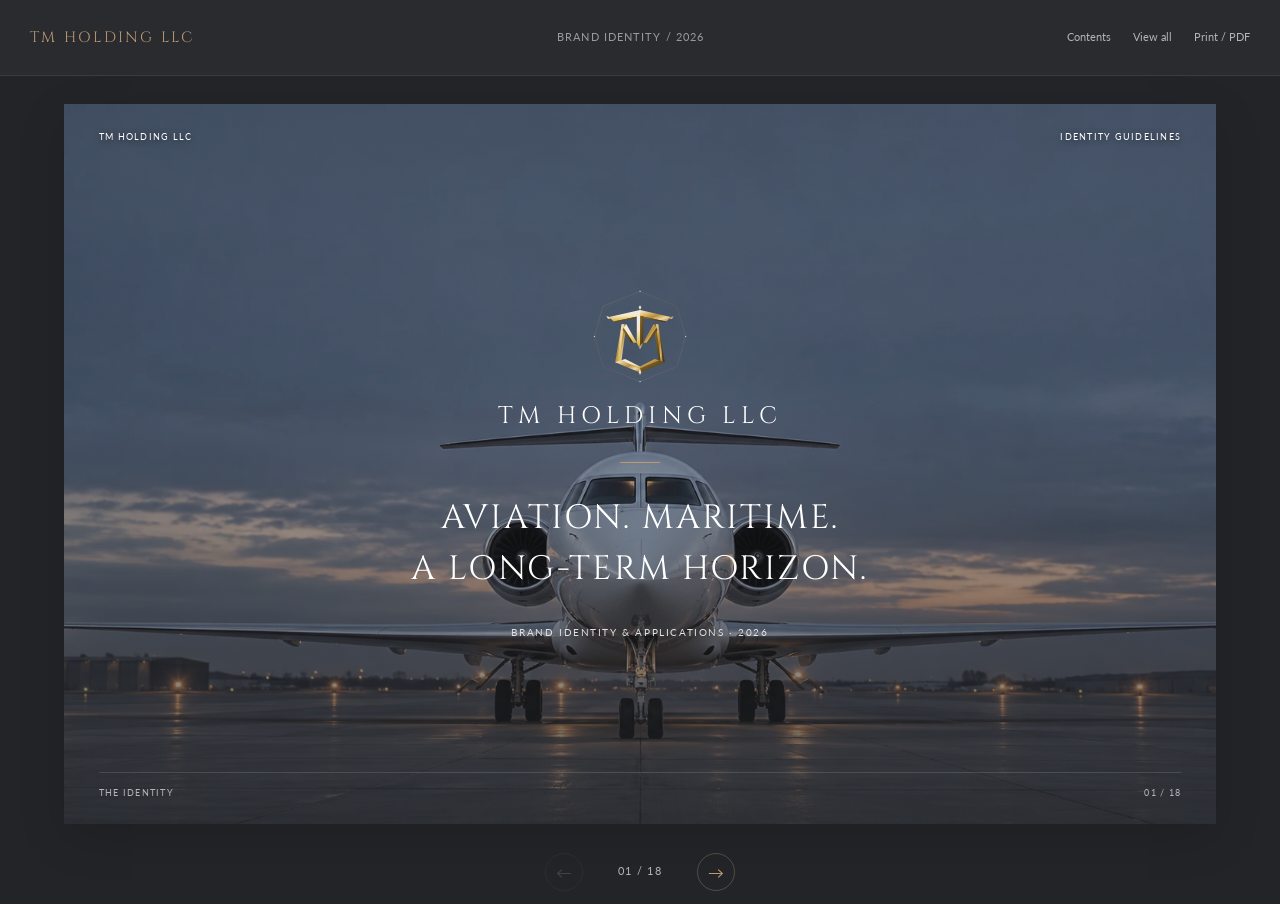
==== commit a91c5c17: "Restore original TM identity and refine visual balance and motion" ====
--- a/brandbook/index.html
+++ b/brandbook/index.html
@@ -1 +1 @@
-<!doctype html><html lang="en"><head><meta charset="utf-8"><meta name="viewport" content="width=device-width,initial-scale=1"><title>TM Holding LLC — Brand Identity</title><meta name="theme-color" content="#323438"><link rel="icon" href="../assets/brand/favicon.svg?v=20261008-5"><link rel="stylesheet" href="../assets/css/fonts.css?v=20261008-5"><link rel="stylesheet" href="../assets/css/style.css?v=20261008-5"><link rel="stylesheet" href="brandbook.css?v=20261008-6"></head><body class="book"><header class="book-toolbar"><a href="../">TM HOLDING LLC</a><span>BRAND IDENTITY / 2026</span><div><button id="contents" aria-expanded="false" aria-controls="book-index">Contents</button><button id="all" aria-pressed="false">View all</button><button id="print">Print / PDF</button></div></header><nav id="book-index" aria-label="Brandbook contents" hidden><a data-goto href="#page-1"><span>01</span>The identity</a><a data-goto href="#page-2"><span>02</span>Brand foundation</a><a data-goto href="#page-3"><span>03</span>Primary signature</a><a data-goto href="#page-4"><span>04</span>Logo architecture</a><a data-goto href="#page-5"><span>05</span>Signature configurations</a><a data-goto href="#page-6"><span>06</span>Clear space & size</a><a data-goto href="#page-7"><span>07</span>Colour palette</a><a data-goto href="#page-8"><span>08</span>Typography</a><a data-goto href="#page-9"><span>09</span>Logo on backgrounds</a><a data-goto href="#page-10"><span>10</span>Incorrect use</a><a data-goto href="#page-11"><span>11</span>Photography direction</a><a data-goto href="#page-12"><span>12</span>Business cards</a><a data-goto href="#page-13"><span>13</span>Corporate correspondence</a><a data-goto href="#page-14"><span>14</span>Aviation livery</a><a data-goto href="#page-15"><span>15</span>Maritime signature</a><a data-goto href="#page-16"><span>16</span>Digital prototypes</a><a data-goto href="#page-17"><span>17</span>Motion & interaction</a><a data-goto href="#page-18"><span>18</span>Implementation & assets</a></nav><main class="book-canvas"><section class="slide cover" id="page-1" aria-label="1. The identity"><div class="page-top"><span>TM HOLDING LLC</span><span>IDENTITY GUIDELINES</span></div><img class="full-photo" src="../assets/images/aviation-hero.webp?v=20261008-5" alt="Concept aviation photograph" loading="lazy"><div class="photo-shade"></div><div class="cover-center"><div class="lockup"><img class="" src="../assets/brand/tm-mark.svg?v=20261008-5" alt="TM monogram" loading="lazy"><span>TM HOLDING LLC</span></div><span class="cover-rule"></span><h1>Aviation. Maritime.<br>A long-term horizon.</h1><p>BRAND IDENTITY & APPLICATIONS · 2026</p></div><div class="page-footer"><span>THE IDENTITY</span><span>01 / 18</span></div></section><section class="slide " id="page-2" aria-label="2. Brand foundation"><div class="page-top"><span>TM HOLDING LLC</span><span>IDENTITY GUIDELINES</span></div><div class="page-heading"><span class="eyebrow">01 / FOUNDATION</span><h2>A clear perspective</h2></div><div class="foundation-grid"><div class="large-words">Purpose.<br>Precision.<br>Continuity.</div><div class="body-copy"><p>A private Qatar Financial Centre holding company focused on civil aviation and maritime assets.</p><p>Our identity reflects a measured approach to acquisition, ownership, management and leasing. It is calm, deliberate and precise.</p><div class="mini-facts"><span>DOHA, QATAR</span><span>QFC № 05193</span><span>EST. 2026</span></div></div></div><div class="page-footer"><span>BRAND FOUNDATION</span><span>02 / 18</span></div></section><section class="slide " id="page-3" aria-label="3. Primary signature"><div class="page-top"><span>TM HOLDING LLC</span><span>IDENTITY GUIDELINES</span></div><div class="page-heading"><span class="eyebrow">02 / SIGNATURE</span><h2>The primary identity</h2></div><div class="signature-stage"><div class="lockup"><img class="" src="../assets/brand/tm-mark.svg?v=20261008-5" alt="TM monogram" loading="lazy"><span>TM HOLDING LLC</span></div><span class="arabic" lang="ar" dir="rtl">تي ام هولدنج ذ.م.م</span></div><div class="note-row"><p>The serif initials provide the identifying mark. The widely spaced wordmark provides the legal entity name.</p><p>Use supplied outlined SVG artwork. The Arabic legal name is a separate text line, never a decorative imitation.</p></div><div class="page-footer"><span>PRIMARY SIGNATURE</span><span>03 / 18</span></div></section><section class="slide " id="page-4" aria-label="4. Logo architecture"><div class="page-top"><span>TM HOLDING LLC</span><span>IDENTITY GUIDELINES</span></div><div class="page-heading"><span class="eyebrow">03 / CONSTRUCTION</span><h2>Classical. Measured. Direct.</h2></div><div class="architecture"><div class="construction-mark"><img class="" src="../assets/brand/tm-mark.svg?v=20261008-5" alt="TM monogram" loading="lazy"><span class="baseline"></span><span class="capline"></span><span class="measure-label">CAP HEIGHT / H</span></div><div class="body-copy"><h3>Two initials. One signature.</h3><p>Upright Roman capitals, fine serifs and a shared baseline create a stable, recognisable mark.</p><p>The space between T and M is fixed. Do not merge, redraw or add wings, crowns, crests or nautical ornament.</p><p class="technical">VECTOR MASTER · OUTLINED LETTERFORMS</p></div></div><div class="page-footer"><span>LOGO ARCHITECTURE</span><span>04 / 18</span></div></section><section class="slide " id="page-5" aria-label="5. Signature configurations"><div class="page-top"><span>TM HOLDING LLC</span><span>IDENTITY GUIDELINES</span></div><div class="page-heading"><span class="eyebrow">04 / CONFIGURATIONS</span><h2>One identity. Three formats.</h2></div><div class="configurations"><div><img class="solo" src="../assets/brand/tm-mark.svg?v=20261008-5" alt="TM monogram" loading="lazy"><span>MONOGRAM</span><p>Favicon · small applications</p></div><div><img class="vertical" src="../assets/brand/tm-logo-vertical.svg?v=20261008-5" alt="Vertical identity" loading="lazy"><span>VERTICAL SIGNATURE</span><p>Primary centred composition</p></div><div><img class="horizontal" src="../assets/brand/tm-logo-horizontal.svg?v=20261008-5" alt="Horizontal identity" loading="lazy"><span>HORIZONTAL SIGNATURE</span><p>Documents · narrow spaces</p></div></div><div class="page-footer"><span>SIGNATURE CONFIGURATIONS</span><span>05 / 18</span></div></section><section class="slide " id="page-6" aria-label="6. Clear space & size"><div class="page-top"><span>TM HOLDING LLC</span><span>IDENTITY GUIDELINES</span></div><div class="page-heading"><span class="eyebrow">05 / SPACING</span><h2>Room to breathe</h2></div><div class="spacing-grid"><div class="clearspace"><span class="x-label">x = ¼ H</span><img class="" src="../assets/brand/tm-mark.svg?v=20261008-5" alt="TM monogram" loading="lazy"><span class="x-bottom">MINIMUM CLEAR SPACE · x ON EVERY SIDE</span></div><div class="body-copy"><h3>Protected space</h3><p>Keep a minimum clear space of one quarter of the monogram cap height on all sides.</p><h3>Minimum reproduction</h3><p>Monogram: 32 px screen / 10 mm print.<br>Vertical signature: 150 px / 35 mm.<br>Horizontal signature: 220 px / 55 mm.</p><p class="technical">CHECK LEGIBILITY AT FINAL OUTPUT SIZE</p></div></div><div class="page-footer"><span>CLEAR SPACE & SIZE</span><span>06 / 18</span></div></section><section class="slide " id="page-7" aria-label="7. Colour palette"><div class="page-top"><span>TM HOLDING LLC</span><span>IDENTITY GUIDELINES</span></div><div class="page-heading"><span class="eyebrow">06 / COLOUR</span><h2>Graphite & bronze</h2></div><div class="palette"><div style="background:#323438"><strong>GRAPHITE</strong><p>HEX #323438<br>RGB 50 / 52 / 56<br>CMYK ≈ 11 / 7 / 0 / 78</p><span>PRIMARY BACKGROUND</span></div><div style="background:#BD9973;color:#26282c"><strong>BRONZE</strong><p>HEX #BD9973<br>RGB 189 / 153 / 115<br>CMYK ≈ 0 / 19 / 39 / 26</p><span>IDENTITY & ACCENTS</span></div><div style="background:#fff;color:#323438"><strong>WHITE</strong><p>HEX #FFFFFF<br>RGB 255 / 255 / 255<br>CMYK 0 / 0 / 0 / 0</p><span>HEADINGS & DOCUMENTS</span></div><div style="background:#B3B4B8;color:#26282c"><strong>SILVER</strong><p>HEX #B3B4B8<br>RGB 179 / 180 / 184<br>CMYK ≈ 3 / 2 / 0 / 28</p><span>SECONDARY TEXT</span></div></div><p class="fine-note">CMYK values are starting approximations. Approve printed proofs for the selected stock and process. No Pantone equivalence is asserted.</p><div class="page-footer"><span>COLOUR PALETTE</span><span>07 / 18</span></div></section><section class="slide " id="page-8" aria-label="8. Typography"><div class="page-top"><span>TM HOLDING LLC</span><span>IDENTITY GUIDELINES</span></div><div class="page-heading"><span class="eyebrow">07 / TYPOGRAPHY</span><h2>Quiet authority</h2></div><div class="type-grid"><div class="type-specimen"><span class="eyebrow">DISPLAY / CINZEL REGULAR</span><div class="cinzel-spec">Aviation.<br>Maritime.</div><p>Uppercase headings · regular weight<br>Tracking 0.06–0.10 em · generous leading</p></div><div class="type-specimen"><span class="eyebrow">TEXT / LATO REGULAR</span><div class="lato-spec">The value of<br>a long-term view.</div><p>Body 16–18 px · line height 1.65–1.75<br>Sentence case · clear, restrained language</p><span class="arabic" lang="ar" dir="rtl">تي ام هولدنج ذ.م.م</span><p>ARABIC / AMIRI REGULAR</p></div></div><p class="fine-note">Cinzel and Lato are open-source alternatives within the Roman display / clean sans-serif tradition of the visual reference. Self-hosted under the included OFL licences.</p><div class="page-footer"><span>TYPOGRAPHY</span><span>08 / 18</span></div></section><section class="slide " id="page-9" aria-label="9. Logo on backgrounds"><div class="page-top"><span>TM HOLDING LLC</span><span>IDENTITY GUIDELINES</span></div><div class="page-heading"><span class="eyebrow">08 / CONTRAST</span><h2>Controlled contrast</h2></div><div class="contrast-grid"><div><img class="" src="../assets/brand/tm-mark.svg?v=20261008-5" alt="TM monogram" loading="lazy"><span>BRONZE ON GRAPHITE</span></div><div class="light-bg"><img class="" src="../assets/brand/tm-mark.svg?v=20261008-5" alt="TM monogram" loading="lazy"><span>BRONZE ON WHITE · LARGE MARK ONLY</span></div><div class="bronze-bg"><img class="" src="../assets/brand/tm-mark-white.svg?v=20261008-5" alt="White monogram" loading="lazy"><span>WHITE ON BRONZE · NON-TEXT USE</span></div><div class="photo-bg"><img class="sample-photo" src="../assets/images/aviation-hero.webp?v=20261008-5" alt="Photo background" loading="lazy"><img class="over-mark" src="../assets/brand/tm-mark-white.svg?v=20261008-5" alt="White monogram" loading="lazy"><span>WHITE ON DARKENED PHOTOGRAPHY</span></div></div><p class="fine-note">Use white or graphite for small readable text. Bronze is an accent; it is not a substitute for sufficient text contrast.</p><div class="page-footer"><span>LOGO ON BACKGROUNDS</span><span>09 / 18</span></div></section><section class="slide " id="page-10" aria-label="10. Incorrect use"><div class="page-top"><span>TM HOLDING LLC</span><span>IDENTITY GUIDELINES</span></div><div class="page-heading"><span class="eyebrow">09 / CONSISTENCY</span><h2>Protect the signature</h2></div><div class="misuse-grid"><div><img class="stretched" src="../assets/brand/tm-mark.svg?v=20261008-5" alt="TM monogram" loading="lazy"><span>01 / DO NOT STRETCH</span></div><div><img class="rotated" src="../assets/brand/tm-mark.svg?v=20261008-5" alt="TM monogram" loading="lazy"><span>02 / DO NOT ROTATE</span></div><div><img class="glowing" src="../assets/brand/tm-mark.svg?v=20261008-5" alt="TM monogram" loading="lazy"><span>03 / NO GLOWS OR EFFECTS</span></div><div><img class="faded" src="../assets/brand/tm-mark.svg?v=20261008-5" alt="TM monogram" loading="lazy"><span>04 / DO NOT REDUCE CONTRAST</span></div></div><p class="fine-note">Keep the supplied proportions, colours and spacing. No gradients, ornamental borders, enclosing seals or unapproved symbol combinations.</p><div class="page-footer"><span>INCORRECT USE</span><span>10 / 18</span></div></section><section class="slide photo-slide" id="page-11" aria-label="11. Photography direction"><div class="page-top"><span>TM HOLDING LLC</span><span>IDENTITY GUIDELINES</span></div><img class="full-photo" src="../assets/images/aviation-hero.webp?v=20261008-5" alt="Aviation photography direction" loading="lazy"><div class="photo-shade"></div><div class="photo-copy"><span class="eyebrow">10 / PHOTOGRAPHY</span><h2>Subject. Space.<br>Natural light.</h2><p>One clear subject. Credible proportions. Calm surroundings.<br>Cool neutral grades and restrained highlights.</p><span class="photo-caption">CONCEPT IMAGERY · NO FLEET OWNERSHIP REPRESENTED</span></div><div class="page-footer"><span>PHOTOGRAPHY DIRECTION</span><span>11 / 18</span></div></section><section class="slide " id="page-12" aria-label="12. Business cards"><div class="page-top"><span>TM HOLDING LLC</span><span>IDENTITY GUIDELINES</span></div><div class="page-heading"><span class="eyebrow">11 / STATIONERY</span><h2>An understated introduction</h2></div><div class="card-stage"><div class="business-card card-back"><div class="lockup"><img class="" src="../assets/brand/tm-mark.svg?v=20261008-5" alt="TM monogram" loading="lazy"><span>TM HOLDING LLC</span></div></div><div class="business-card card-front"><div class="card-top"><img class="" src="../assets/brand/tm-mark.svg?v=20261008-5" alt="TM monogram" loading="lazy"><span>TM HOLDING LLC</span></div><strong>NAME SURNAME</strong><p>Corporate Representative</p><div class="card-contact">name@company-domain.qa<br>Doha, State of Qatar<br>QFC Registration № 05193</div></div></div><div class="note-row"><p>85 × 55 mm · 3 mm bleed · 5 mm safe margin.</p><p>Graphite reverse, white front. Optional restrained bronze foil on the monogram. Contact details shown are layout placeholders.</p></div><div class="page-footer"><span>BUSINESS CARDS</span><span>12 / 18</span></div></section><section class="slide " id="page-13" aria-label="13. Corporate correspondence"><div class="page-top"><span>TM HOLDING LLC</span><span>IDENTITY GUIDELINES</span></div><div class="page-heading"><span class="eyebrow">12 / DOCUMENTS</span><h2>A precise first impression</h2></div><div class="stationery-stage"><div class="letterhead"><div class="letter-logo"><img class="" src="../assets/brand/tm-logo-horizontal.svg?v=20261008-5" alt="TM Holding letterhead" loading="lazy"></div><span class="letter-date">DOHA · [DATE]</span><h4>Corporate introduction</h4><p>Dear [Recipient],</p><p>TM Holding LLC is a Qatar Financial Centre company focused on the acquisition, ownership, management and leasing of civil aviation and maritime assets.</p><p>This correspondence accompanies transaction-specific documentation and relevant corporate records.</p><p>Yours sincerely,<br>[Authorised signatory]</p><div class="letter-foot">TM HOLDING LLC · QFC № 05193<br>Regus Business Centre, No. 67 · Doha, Qatar</div></div><div class="envelope"><div class="lockup"><img class="" src="../assets/brand/tm-mark.svg?v=20261008-5" alt="TM monogram" loading="lazy"><span>TM HOLDING LLC</span></div><span>PRIVATE CORRESPONDENCE</span></div></div><p class="fine-note">A4 / 210 × 297 mm · 22 mm margins. Template text only; each external letter requires authorised review.</p><div class="page-footer"><span>CORPORATE CORRESPONDENCE</span><span>13 / 18</span></div></section><section class="slide photo-slide" id="page-14" aria-label="14. Aviation livery"><div class="page-top"><span>TM HOLDING LLC</span><span>IDENTITY GUIDELINES</span></div><img class="full-photo" src="../assets/images/aircraft-mockup.webp?v=20261008-5" alt="Concept of TM identity on an aircraft tail" loading="lazy"><div class="photo-shade bottom-shade"></div><div class="photo-copy compact"><span class="eyebrow">13 / AVIATION APPLICATION</span><h2>A mark on the horizon</h2><p>Graphite tail. Bronze signature. One continuous accent line.</p><span class="photo-caption">CONCEPT MOCKUP · NOT AN OWNED AIRCRAFT · ENGINEERING & OEM APPROVAL REQUIRED</span></div><div class="page-footer"><span>AVIATION LIVERY</span><span>14 / 18</span></div></section><section class="slide photo-slide" id="page-15" aria-label="15. Maritime signature"><div class="page-top"><span>TM HOLDING LLC</span><span>IDENTITY GUIDELINES</span></div><img class="full-photo" src="../assets/images/yacht-mockup.webp?v=20261008-5" alt="Concept of TM identity on a yacht transom" loading="lazy"><div class="photo-shade bottom-shade"></div><div class="photo-copy compact"><span class="eyebrow">14 / MARITIME APPLICATION</span><h2>Made for the water</h2><p>Brushed bronze lettering on a dark transom. Restrained scale.</p><span class="photo-caption">CONCEPT MOCKUP · NOT AN OWNED VESSEL · MATERIAL & FIXING SPECIFICATIONS TO BE APPROVED</span></div><div class="page-footer"><span>MARITIME SIGNATURE</span><span>15 / 18</span></div></section><section class="slide " id="page-16" aria-label="16. Digital prototypes"><div class="page-top"><span>TM HOLDING LLC</span><span>IDENTITY GUIDELINES</span></div><div class="page-heading"><span class="eyebrow">15 / DIGITAL</span><h2>A coherent digital presence</h2></div><div class="device-stage"><div class="screen desktop-screen"><div class="screen-header"><span>DOHA</span><div class="lockup"><img class="" src="../assets/brand/tm-mark.svg?v=20261008-5" alt="TM monogram" loading="lazy"><span>TM HOLDING LLC</span></div><span>☰</span></div><div class="screen-hero"><img class="" src="../assets/images/aviation-hero.webp?v=20261008-5" alt="Aviation hero prototype" loading="lazy"><div class="screen-copy"><span>PRIVATE HOLDING COMPANY</span><h3>Aviation. Maritime.<br>A long-term horizon.</h3><p>Ownership, management and leasing.</p><i>↓</i></div></div><div class="screen-intro"><span>TM HOLDING LLC</span><h3>A considered approach<br>to ownership</h3><p>Established in Doha. A long-term perspective.</p></div></div><div class="screen mobile-screen"><div class="screen-header"><span>DOHA</span><div class="lockup"><img class="" src="../assets/brand/tm-mark.svg?v=20261008-5" alt="TM monogram" loading="lazy"><span>TM HOLDING LLC</span></div><span>☰</span></div><div class="screen-hero"><img class="" src="../assets/images/aviation-hero.webp?v=20261008-5" alt="Aviation hero prototype" loading="lazy"><div class="screen-copy"><span>PRIVATE HOLDING COMPANY</span><h3>Aviation. Maritime.<br>A long-term horizon.</h3><p>Ownership, management and leasing.</p><i>↓</i></div></div><div class="screen-intro"><span>TM HOLDING LLC</span><h3>A considered approach<br>to ownership</h3><p>Established in Doha. A long-term perspective.</p></div></div></div><p class="fine-note">Desktop and mobile composition prototypes. Centred signature, measured uppercase display, full-bleed photography and generous section spacing.</p><div class="page-footer"><span>DIGITAL PROTOTYPES</span><span>16 / 18</span></div></section><section class="slide " id="page-17" aria-label="17. Motion & interaction"><div class="page-top"><span>TM HOLDING LLC</span><span>IDENTITY GUIDELINES</span></div><div class="page-heading"><span class="eyebrow">16 / INTERACTION</span><h2>Movement with purpose</h2></div><div class="motion-grid"><div class="motion-demo"><span class="eyebrow">LIVE COMPONENT DEMO</span><h3>A long-term<br>horizon.</h3><button class="circle-link" id="replay-motion"><span class="ring">↗</span><span>REPLAY REVEAL</span></button></div><div class="body-copy"><h3>Section reveal</h3><p>Opacity 0 → 1 · vertical offset 34 → 0 px.<br>Duration 1,000 ms · cubic-bezier(.2,.6,.3,1).</p><h3>Image & controls</h3><p>Image hover scale 1 → 1.04.<br>Fine double-ring links, subtle rotation.<br>Respect reduced-motion preferences.</p><p class="technical">NO PARTICLES · NO RADAR · NO DECORATIVE LOOPS</p></div></div><div class="page-footer"><span>MOTION & INTERACTION</span><span>17 / 18</span></div></section><section class="slide " id="page-18" aria-label="18. Implementation & assets"><div class="page-top"><span>TM HOLDING LLC</span><span>IDENTITY GUIDELINES</span></div><div class="page-heading"><span class="eyebrow">17 / DELIVERY</span><h2>One source of truth</h2></div><div class="delivery-grid"><div class="body-copy"><h3>Identity masters</h3><a href="../assets/brand/tm-mark.svg" download>Monogram SVG ↗</a><a href="../assets/brand/tm-logo-vertical.svg" download>Vertical signature SVG ↗</a><a href="../assets/brand/tm-logo-horizontal.svg" download>Horizontal signature SVG ↗</a><a href="../assets/brand/tm-mark-white.svg" download>White monogram SVG ↗</a><p>Logos are outlined vectors. Keep original artwork and use the supplied colour values.</p></div><div class="body-copy"><h3>Before external use</h3><p>Replace test contact details. Confirm current QFC registration and licensed activities. Obtain approval of transaction-specific end-use and corporate documents.</p><p>Mockups demonstrate identity applications. They do not establish asset ownership, orders, partnerships or regulatory certification.</p><a href="../">View the corporate website ↗</a></div></div><div class="page-footer"><span>IMPLEMENTATION & ASSETS</span><span>18 / 18</span></div></section></main><div class="book-controls"><button id="prev" aria-label="Previous page">←</button><span id="page-count">01 / 18</span><button id="next" aria-label="Next page">→</button></div><script src="brandbook.js?v=20261008-5"></script></body></html>+<!doctype html><html lang="en"><head><meta charset="utf-8"><meta name="viewport" content="width=device-width,initial-scale=1"><title>TM Holding LLC — Brand Identity</title><meta name="theme-color" content="#323438"><link rel="icon" href="../assets/brand/favicon.svg?v=20261008-7"><link rel="stylesheet" href="../assets/css/fonts.css?v=20261008-7"><link rel="stylesheet" href="../assets/css/style.css?v=20261008-7"><link rel="stylesheet" href="brandbook.css?v=20261008-7"></head><body class="book"><header class="book-toolbar"><a href="../">TM HOLDING LLC</a><span>BRAND IDENTITY / 2026</span><div><button id="contents" aria-expanded="false" aria-controls="book-index">Contents</button><button id="all" aria-pressed="false">View all</button><button id="print">Print / PDF</button></div></header><nav id="book-index" aria-label="Brandbook contents" hidden><a data-goto href="#page-1"><span>01</span>The identity</a><a data-goto href="#page-2"><span>02</span>Brand foundation</a><a data-goto href="#page-3"><span>03</span>Primary signature</a><a data-goto href="#page-4"><span>04</span>Logo architecture</a><a data-goto href="#page-5"><span>05</span>Signature configurations</a><a data-goto href="#page-6"><span>06</span>Clear space & size</a><a data-goto href="#page-7"><span>07</span>Colour palette</a><a data-goto href="#page-8"><span>08</span>Typography</a><a data-goto href="#page-9"><span>09</span>Logo on backgrounds</a><a data-goto href="#page-10"><span>10</span>Incorrect use</a><a data-goto href="#page-11"><span>11</span>Photography direction</a><a data-goto href="#page-12"><span>12</span>Business cards</a><a data-goto href="#page-13"><span>13</span>Corporate correspondence</a><a data-goto href="#page-14"><span>14</span>Aviation livery</a><a data-goto href="#page-15"><span>15</span>Maritime signature</a><a data-goto href="#page-16"><span>16</span>Digital prototypes</a><a data-goto href="#page-17"><span>17</span>Motion & interaction</a><a data-goto href="#page-18"><span>18</span>Implementation & assets</a></nav><main class="book-canvas"><section class="slide cover" id="page-1" aria-label="1. The identity"><div class="page-top"><span>TM HOLDING LLC</span><span>IDENTITY GUIDELINES</span></div><img class="full-photo" src="../assets/images/aviation-hero.webp?v=20261008-7" alt="Concept aviation photograph" loading="lazy"><div class="photo-shade"></div><div class="cover-center"><div class="lockup"><img class="" src="../assets/brand/tm-mark.svg?v=20261008-7" alt="TM monogram" loading="lazy"><span>TM HOLDING LLC</span></div><span class="cover-rule"></span><h1>Aviation. Maritime.<br>A long-term horizon.</h1><p>BRAND IDENTITY & APPLICATIONS · 2026</p></div><div class="page-footer"><span>THE IDENTITY</span><span>01 / 18</span></div></section><section class="slide " id="page-2" aria-label="2. Brand foundation"><div class="page-top"><span>TM HOLDING LLC</span><span>IDENTITY GUIDELINES</span></div><div class="page-heading"><span class="eyebrow">01 / FOUNDATION</span><h2>A clear perspective</h2></div><div class="foundation-grid"><div class="large-words">Purpose.<br>Precision.<br>Continuity.</div><div class="body-copy"><p>A private Qatar Financial Centre holding company focused on civil aviation and maritime assets.</p><p>Our identity reflects a measured approach to acquisition, ownership, management and leasing. It is calm, deliberate and precise.</p><div class="mini-facts"><span>DOHA, QATAR</span><span>QFC № 05193</span><span>EST. 2026</span></div></div></div><div class="page-footer"><span>BRAND FOUNDATION</span><span>02 / 18</span></div></section><section class="slide " id="page-3" aria-label="3. Primary signature"><div class="page-top"><span>TM HOLDING LLC</span><span>IDENTITY GUIDELINES</span></div><div class="page-heading"><span class="eyebrow">02 / SIGNATURE</span><h2>The primary identity</h2></div><div class="signature-stage"><div class="lockup"><img class="" src="../assets/brand/tm-mark.svg?v=20261008-7" alt="TM monogram" loading="lazy"><span>TM HOLDING LLC</span></div><span class="arabic" lang="ar" dir="rtl">تي ام هولدنج ذ.م.م</span></div><div class="note-row"><p>The original interlocking TM combines an aircraft wing, a stabilising pillar and a maritime keel. The wordmark carries the legal entity name.</p><p>Use supplied outlined SVG artwork. The Arabic legal name is a separate text line, never a decorative imitation.</p></div><div class="page-footer"><span>PRIMARY SIGNATURE</span><span>03 / 18</span></div></section><section class="slide " id="page-4" aria-label="4. Logo architecture"><div class="page-top"><span>TM HOLDING LLC</span><span>IDENTITY GUIDELINES</span></div><div class="page-heading"><span class="eyebrow">03 / CONSTRUCTION</span><h2>Wing. Pillar. Keel.</h2></div><div class="architecture"><div class="construction-mark"><img class="" src="../assets/brand/tm-mark.svg?v=20261008-7" alt="TM monogram" loading="lazy"><span class="baseline"></span><span class="capline"></span><span class="measure-label">ORIGINAL GEOMETRY / 500 × 500</span></div><div class="body-copy"><h3>The swept wing / aviation</h3><p>The upper bar of T evokes aerodynamic efficiency and a long-range perspective.</p><h3>The vertical pillar / stability</h3><p>The central spine connects T and M, expressing continuity and investment resilience.</p><h3>The prow & keel / maritime</h3><p>The lower chevron anchors the mark in civil maritime ownership. Preserve its facets, proportions and framing.</p></div></div><div class="page-footer"><span>LOGO ARCHITECTURE</span><span>04 / 18</span></div></section><section class="slide " id="page-5" aria-label="5. Signature configurations"><div class="page-top"><span>TM HOLDING LLC</span><span>IDENTITY GUIDELINES</span></div><div class="page-heading"><span class="eyebrow">04 / CONFIGURATIONS</span><h2>One identity. Three formats.</h2></div><div class="configurations"><div><img class="solo" src="../assets/brand/tm-mark-core.svg?v=20261008-7" alt="TM monogram" loading="lazy"><span>MONOGRAM</span><p>Compact applications · 32 px minimum</p></div><div><img class="vertical" src="../assets/brand/tm-logo-vertical.svg?v=20261008-7" alt="Vertical identity" loading="lazy"><span>VERTICAL SIGNATURE</span><p>Primary centred composition</p></div><div><img class="horizontal" src="../assets/brand/tm-logo-horizontal.svg?v=20261008-7" alt="Horizontal identity" loading="lazy"><span>HORIZONTAL SIGNATURE</span><p>Documents · narrow spaces</p></div></div><div class="page-footer"><span>SIGNATURE CONFIGURATIONS</span><span>05 / 18</span></div></section><section class="slide " id="page-6" aria-label="6. Clear space & size"><div class="page-top"><span>TM HOLDING LLC</span><span>IDENTITY GUIDELINES</span></div><div class="page-heading"><span class="eyebrow">05 / SPACING</span><h2>Room to breathe</h2></div><div class="spacing-grid"><div class="clearspace"><span class="x-label">X = KEYSTONE HEIGHT</span><img class="" src="../assets/brand/tm-mark.svg?v=20261008-7" alt="TM monogram" loading="lazy"><span class="x-bottom">MINIMUM CLEAR SPACE · 1.5X ON EVERY SIDE</span></div><div class="body-copy"><h3>Protected space</h3><p>X is the height of the central keystone (32 units in the master). Keep at least 1.5X (48 units) clear on every side.</p><h3>Minimum reproduction</h3><p>Framed mark: 64 px screen / 18 mm print.<br>Core mark: 32 px / 10 mm.<br>Vertical signature: 180 px / 45 mm.<br>Horizontal signature: 280 px / 65 mm.</p><p class="technical">CHECK LEGIBILITY AT FINAL OUTPUT SIZE</p></div></div><div class="page-footer"><span>CLEAR SPACE & SIZE</span><span>06 / 18</span></div></section><section class="slide " id="page-7" aria-label="7. Colour palette"><div class="page-top"><span>TM HOLDING LLC</span><span>IDENTITY GUIDELINES</span></div><div class="page-heading"><span class="eyebrow">06 / COLOUR</span><h2>Graphite & bronze</h2></div><div class="palette"><div style="background:#323438"><strong>GRAPHITE</strong><p>HEX #323438<br>RGB 50 / 52 / 56<br>CMYK ≈ 11 / 7 / 0 / 78</p><span>PRIMARY BACKGROUND</span></div><div style="background:#BD9973;color:#26282c"><strong>BRONZE</strong><p>HEX #BD9973<br>RGB 189 / 153 / 115<br>CMYK ≈ 0 / 19 / 39 / 26</p><span>IDENTITY & ACCENTS</span></div><div style="background:#fff;color:#323438"><strong>WHITE</strong><p>HEX #FFFFFF<br>RGB 255 / 255 / 255<br>CMYK 0 / 0 / 0 / 0</p><span>HEADINGS & DOCUMENTS</span></div><div style="background:#B3B4B8;color:#26282c"><strong>SILVER</strong><p>HEX #B3B4B8<br>RGB 179 / 180 / 184<br>CMYK ≈ 3 / 2 / 0 / 28</p><span>SECONDARY TEXT</span></div></div><p class="fine-note">The original faceted gold is reserved for the primary mark. Use the supplied flat bronze variant for one-colour reproduction. CMYK values are starting approximations; approve physical proofs. No Pantone equivalence is asserted.</p><div class="page-footer"><span>COLOUR PALETTE</span><span>07 / 18</span></div></section><section class="slide " id="page-8" aria-label="8. Typography"><div class="page-top"><span>TM HOLDING LLC</span><span>IDENTITY GUIDELINES</span></div><div class="page-heading"><span class="eyebrow">07 / TYPOGRAPHY</span><h2>Quiet authority</h2></div><div class="type-grid"><div class="type-specimen"><span class="eyebrow">DISPLAY / CINZEL REGULAR</span><div class="cinzel-spec">Aviation.<br>Maritime.</div><p>Uppercase headings · regular weight<br>Tracking 0.06–0.10 em · generous leading</p></div><div class="type-specimen"><span class="eyebrow">TEXT / LATO REGULAR</span><div class="lato-spec">The value of<br>a long-term view.</div><p>Body 16–18 px · line height 1.65–1.75<br>Sentence case · clear, restrained language</p><span class="arabic" lang="ar" dir="rtl">تي ام هولدنج ذ.م.م</span><p>ARABIC / AMIRI REGULAR</p></div></div><p class="fine-note">Cinzel and Lato are open-source alternatives within the Roman display / clean sans-serif tradition of the visual reference. Self-hosted under the included OFL licences.</p><div class="page-footer"><span>TYPOGRAPHY</span><span>08 / 18</span></div></section><section class="slide " id="page-9" aria-label="9. Logo on backgrounds"><div class="page-top"><span>TM HOLDING LLC</span><span>IDENTITY GUIDELINES</span></div><div class="page-heading"><span class="eyebrow">08 / CONTRAST</span><h2>Controlled contrast</h2></div><div class="contrast-grid"><div><img class="" src="../assets/brand/tm-mark.svg?v=20261008-7" alt="TM monogram" loading="lazy"><span>ORIGINAL GOLD ON GRAPHITE</span></div><div class="light-bg"><img class="" src="../assets/brand/tm-mark.svg?v=20261008-7" alt="TM monogram" loading="lazy"><span>ORIGINAL GOLD ON WHITE · LARGE MARK ONLY</span></div><div class="bronze-bg"><img class="" src="../assets/brand/tm-mark-white.svg?v=20261008-7" alt="White monogram" loading="lazy"><span>WHITE ON BRONZE · NON-TEXT USE</span></div><div class="photo-bg"><img class="sample-photo" src="../assets/images/aviation-hero.webp?v=20261008-7" alt="Photo background" loading="lazy"><img class="over-mark" src="../assets/brand/tm-mark-white.svg?v=20261008-7" alt="White monogram" loading="lazy"><span>WHITE ON DARKENED PHOTOGRAPHY</span></div></div><p class="fine-note">Use white or graphite for small readable text. Bronze is an accent; it is not a substitute for sufficient text contrast.</p><div class="page-footer"><span>LOGO ON BACKGROUNDS</span><span>09 / 18</span></div></section><section class="slide " id="page-10" aria-label="10. Incorrect use"><div class="page-top"><span>TM HOLDING LLC</span><span>IDENTITY GUIDELINES</span></div><div class="page-heading"><span class="eyebrow">09 / CONSISTENCY</span><h2>Protect the signature</h2></div><div class="misuse-grid"><div><img class="stretched" src="../assets/brand/tm-mark.svg?v=20261008-7" alt="TM monogram" loading="lazy"><span>01 / DO NOT STRETCH</span></div><div><img class="rotated" src="../assets/brand/tm-mark.svg?v=20261008-7" alt="TM monogram" loading="lazy"><span>02 / DO NOT ROTATE</span></div><div><img class="glowing" src="../assets/brand/tm-mark.svg?v=20261008-7" alt="TM monogram" loading="lazy"><span>03 / NO GLOWS OR EFFECTS</span></div><div><img class="faded" src="../assets/brand/tm-mark.svg?v=20261008-7" alt="TM monogram" loading="lazy"><span>04 / DO NOT REDUCE CONTRAST</span></div></div><p class="fine-note">Preserve the original faceted fills and octagonal frame. Do not add gradients, effects, extra framing or new symbols. Use the approved flat variant when a process cannot reproduce the facets.</p><div class="page-footer"><span>INCORRECT USE</span><span>10 / 18</span></div></section><section class="slide photo-slide" id="page-11" aria-label="11. Photography direction"><div class="page-top"><span>TM HOLDING LLC</span><span>IDENTITY GUIDELINES</span></div><img class="full-photo" src="../assets/images/aviation-hero.webp?v=20261008-7" alt="Aviation photography direction" loading="lazy"><div class="photo-shade"></div><div class="photo-copy"><span class="eyebrow">10 / PHOTOGRAPHY</span><h2>Subject. Space.<br>Natural light.</h2><p>One clear subject. Credible proportions. Calm surroundings.<br>Cool neutral grades and restrained highlights.</p><span class="photo-caption">CONCEPT IMAGERY · NO FLEET OWNERSHIP REPRESENTED</span></div><div class="page-footer"><span>PHOTOGRAPHY DIRECTION</span><span>11 / 18</span></div></section><section class="slide " id="page-12" aria-label="12. Business cards"><div class="page-top"><span>TM HOLDING LLC</span><span>IDENTITY GUIDELINES</span></div><div class="page-heading"><span class="eyebrow">11 / STATIONERY</span><h2>An understated introduction</h2></div><div class="card-stage"><div class="business-card card-back"><div class="lockup"><img class="" src="../assets/brand/tm-mark.svg?v=20261008-7" alt="TM monogram" loading="lazy"><span>TM HOLDING LLC</span></div></div><div class="business-card card-front"><div class="card-top"><img class="" src="../assets/brand/tm-mark.svg?v=20261008-7" alt="TM monogram" loading="lazy"><span>TM HOLDING LLC</span></div><strong>NAME SURNAME</strong><p>Corporate Representative</p><div class="card-contact">name@company-domain.qa<br>Doha, State of Qatar<br>QFC Registration № 05193</div></div></div><div class="note-row"><p>85 × 55 mm · 3 mm bleed · 5 mm safe margin.</p><p>Graphite reverse, white front. Optional restrained bronze foil on the monogram. Contact details shown are layout placeholders.</p></div><div class="page-footer"><span>BUSINESS CARDS</span><span>12 / 18</span></div></section><section class="slide " id="page-13" aria-label="13. Corporate correspondence"><div class="page-top"><span>TM HOLDING LLC</span><span>IDENTITY GUIDELINES</span></div><div class="page-heading"><span class="eyebrow">12 / DOCUMENTS</span><h2>A precise first impression</h2></div><div class="stationery-stage"><div class="letterhead"><div class="letter-logo"><img class="" src="../assets/brand/tm-logo-horizontal.svg?v=20261008-7" alt="TM Holding letterhead" loading="lazy"></div><span class="letter-date">DOHA · [DATE]</span><h4>Corporate introduction</h4><p>Dear [Recipient],</p><p>TM Holding LLC is a Qatar Financial Centre company focused on the acquisition, ownership, management and leasing of civil aviation and maritime assets.</p><p>This correspondence accompanies transaction-specific documentation and relevant corporate records.</p><p>Yours sincerely,<br>[Authorised signatory]</p><div class="letter-foot">TM HOLDING LLC · QFC № 05193<br>Regus Business Centre, No. 67 · Doha, Qatar</div></div><div class="envelope"><div class="lockup"><img class="" src="../assets/brand/tm-mark.svg?v=20261008-7" alt="TM monogram" loading="lazy"><span>TM HOLDING LLC</span></div><span>PRIVATE CORRESPONDENCE</span></div></div><p class="fine-note">A4 / 210 × 297 mm · 22 mm margins. Template text only; each external letter requires authorised review.</p><div class="page-footer"><span>CORPORATE CORRESPONDENCE</span><span>13 / 18</span></div></section><section class="slide photo-slide" id="page-14" aria-label="14. Aviation livery"><div class="page-top"><span>TM HOLDING LLC</span><span>IDENTITY GUIDELINES</span></div><img class="full-photo" src="../assets/images/aircraft-mockup.webp?v=20261008-7" alt="Concept of TM identity on an aircraft tail" loading="lazy"><div class="photo-shade bottom-shade"></div><div class="photo-copy compact"><span class="eyebrow">13 / AVIATION APPLICATION</span><h2>A mark on the horizon</h2><p>Graphite tail. Bronze signature. One continuous accent line.</p><span class="photo-caption">CONCEPT MOCKUP · NOT AN OWNED AIRCRAFT · ENGINEERING & OEM APPROVAL REQUIRED</span></div><div class="page-footer"><span>AVIATION LIVERY</span><span>14 / 18</span></div></section><section class="slide photo-slide" id="page-15" aria-label="15. Maritime signature"><div class="page-top"><span>TM HOLDING LLC</span><span>IDENTITY GUIDELINES</span></div><img class="full-photo" src="../assets/images/yacht-mockup.webp?v=20261008-7" alt="Concept of TM identity on a yacht transom" loading="lazy"><div class="photo-shade bottom-shade"></div><div class="photo-copy compact"><span class="eyebrow">14 / MARITIME APPLICATION</span><h2>Made for the water</h2><p>Brushed bronze lettering on a dark transom. Restrained scale.</p><span class="photo-caption">CONCEPT MOCKUP · NOT AN OWNED VESSEL · MATERIAL & FIXING SPECIFICATIONS TO BE APPROVED</span></div><div class="page-footer"><span>MARITIME SIGNATURE</span><span>15 / 18</span></div></section><section class="slide " id="page-16" aria-label="16. Digital prototypes"><div class="page-top"><span>TM HOLDING LLC</span><span>IDENTITY GUIDELINES</span></div><div class="page-heading"><span class="eyebrow">15 / DIGITAL</span><h2>A coherent digital presence</h2></div><div class="device-stage"><div class="screen desktop-screen"><div class="screen-header"><span>DOHA</span><div class="lockup"><img class="" src="../assets/brand/tm-mark.svg?v=20261008-7" alt="TM monogram" loading="lazy"><span>TM HOLDING LLC</span></div><span>☰</span></div><div class="screen-hero"><img class="" src="../assets/images/aviation-hero.webp?v=20261008-7" alt="Aviation hero prototype" loading="lazy"><div class="screen-copy"><span>PRIVATE HOLDING COMPANY</span><h3>Aviation. Maritime.<br>A long-term horizon.</h3><p>Ownership, management and leasing.</p><i>↓</i></div></div><div class="screen-intro"><span>TM HOLDING LLC</span><h3>A considered approach<br>to ownership</h3><p>Established in Doha. A long-term perspective.</p></div></div><div class="screen mobile-screen"><div class="screen-header"><span>DOHA</span><div class="lockup"><img class="" src="../assets/brand/tm-mark.svg?v=20261008-7" alt="TM monogram" loading="lazy"><span>TM HOLDING LLC</span></div><span>☰</span></div><div class="screen-hero"><img class="" src="../assets/images/aviation-hero.webp?v=20261008-7" alt="Aviation hero prototype" loading="lazy"><div class="screen-copy"><span>PRIVATE HOLDING COMPANY</span><h3>Aviation. Maritime.<br>A long-term horizon.</h3><p>Ownership, management and leasing.</p><i>↓</i></div></div><div class="screen-intro"><span>TM HOLDING LLC</span><h3>A considered approach<br>to ownership</h3><p>Established in Doha. A long-term perspective.</p></div></div></div><p class="fine-note">Desktop and mobile composition prototypes. Centred signature, measured uppercase display, full-bleed photography and generous section spacing.</p><div class="page-footer"><span>DIGITAL PROTOTYPES</span><span>16 / 18</span></div></section><section class="slide " id="page-17" aria-label="17. Motion & interaction"><div class="page-top"><span>TM HOLDING LLC</span><span>IDENTITY GUIDELINES</span></div><div class="page-heading"><span class="eyebrow">16 / INTERACTION</span><h2>Movement with purpose</h2></div><div class="motion-grid"><div class="motion-demo"><span class="eyebrow">LIVE COMPONENT DEMO</span><h3>A long-term<br>horizon.</h3><button class="circle-link" id="replay-motion"><span class="ring">↗</span><span>REPLAY REVEAL</span></button></div><div class="body-copy"><h3>Section reveal</h3><p>Opacity 0 → 1 · vertical offset 28 → 0 px.<br>Duration 1,600 ms · cubic-bezier(.16,1,.3,1).</p><h3>Image & controls</h3><p>Image hover scale 1 → 1.035 over 1,400 ms.<br>Slow contour and light movement in backgrounds.<br>Respect reduced-motion preferences.</p><p class="technical">SUBTLE DEPTH · SLOW MOTION · CLEAR CONTENT</p></div></div><div class="page-footer"><span>MOTION & INTERACTION</span><span>17 / 18</span></div></section><section class="slide " id="page-18" aria-label="18. Implementation & assets"><div class="page-top"><span>TM HOLDING LLC</span><span>IDENTITY GUIDELINES</span></div><div class="page-heading"><span class="eyebrow">17 / DELIVERY</span><h2>One source of truth</h2></div><div class="delivery-grid"><div class="body-copy"><h3>Identity masters</h3><a href="../assets/brand/tm-mark.svg" download>Monogram SVG ↗</a><a href="../assets/brand/tm-logo-vertical.svg" download>Vertical signature SVG ↗</a><a href="../assets/brand/tm-logo-horizontal.svg" download>Horizontal signature SVG ↗</a><a href="../assets/brand/tm-mark-white.svg" download>White monogram SVG ↗</a><p>Original symbol geometry and outlined English wordmarks. Keep the supplied artwork, faceted gold or approved flat reproduction colours.</p></div><div class="body-copy"><h3>Before external use</h3><p>Replace test contact details. Confirm current QFC registration and licensed activities. Obtain approval of transaction-specific end-use and corporate documents.</p><p>Mockups demonstrate identity applications. They do not establish asset ownership, orders, partnerships or regulatory certification.</p><a href="../">View the corporate website ↗</a></div></div><div class="page-footer"><span>IMPLEMENTATION & ASSETS</span><span>18 / 18</span></div></section></main><div class="book-controls"><button id="prev" aria-label="Previous page">←</button><span id="page-count">01 / 18</span><button id="next" aria-label="Next page">→</button></div><script src="brandbook.js?v=20261008-7"></script></body></html>
--- a/assets/css/style.css
+++ b/assets/css/style.css
@@ -4,3 +4,8 @@
 @media(max-width:900px){.section{padding:80px 6%}.governance-grid{gap:35px;grid-template-columns:1fr 1fr}.registry>div{grid-template-columns:1fr;gap:5px}.asset-image{height:250px}.asset-copy{padding-left:20px}.header{height:110px}.hero{min-height:680px}.brand span{font-size:18px}}
 @media(max-width:600px){html{scroll-padding-top:90px}.header{height:100px;padding:12px 6%}.header.scrolled{height:85px}.location{font-size:10px}.location span{display:none}.brand span{font-size:14px;letter-spacing:.15em}.header .brand img{width:50px;height:44px}.hero{height:100svh;min-height:680px}.hero-copy{padding:165px 22px 100px}.hero-copy .eyebrow{font-size:9px;letter-spacing:.09em;max-width:280px;margin:auto}h1{font-size:29px;letter-spacing:.05em;line-height:1.55}.hero-description{font-size:15px}.hero-copy .circle-link{margin-top:30px}.hero-photo{object-position:50% 65%}.hero-bottom{bottom:25px;flex-direction:column;align-items:center;gap:5px;font-size:9px}.scroll-cue{display:none}.section{padding:70px 24px}.section-top{margin-bottom:35px}h2{font-size:26px;letter-spacing:.06em}h3{font-size:23px}.intro-prose{font-size:16px}.facts{margin-top:45px}.facts strong{font-size:22px}.facts span{font-size:10px;padding:0 8px}.asset-grid{grid-template-columns:1fr;gap:45px}.asset-image{height:250px}.asset-copy{padding:25px 20px 10px}.image-note{font-size:10px}.statement{min-height:400px}.statement h2{font-size:32px}.statement p{font-size:16px}.statement-watermark{font-size:300px}.governance-grid{grid-template-columns:1fr;gap:40px}.registry>div{grid-template-columns:120px 1fr;gap:15px}.registry dd{font-size:13px}.registry dt{font-size:11px}.footer-links{gap:20px;font-size:11px}.footer-bottom{flex-direction:column;align-items:center;gap:10px;text-align:center}dialog{padding:50px 25px 30px}dialog h2{font-size:22px}form{grid-template-columns:1fr}label{grid-column:1/-1}}
 @media(prefers-reduced-motion:reduce){html{scroll-behavior:auto}*,*:before,*:after{animation:none!important;transition:none!important}.reveal-ready .reveal{opacity:1;transform:none}}
+/* Optical balance and motion, edition 04. */
+.hero{align-items:center}.hero-copy{padding:0 24px;position:relative}.hero-shade{background:linear-gradient(180deg,#26282c66,#26282c3d 70%,#26282cb3),radial-gradient(ellipse at center,#26282c75,transparent 65%)}.hero-photo{height:calc(100% + 50px);top:-25px;translate:0 var(--hero-drift,0px);will-change:translate;animation:hero-zoom 2.4s cubic-bezier(.16,1,.3,1) both}.header{height:140px;transition:height .8s cubic-bezier(.16,1,.3,1),background .8s}.header .brand img{width:76px;height:76px;transition:width .8s cubic-bezier(.16,1,.3,1),height .8s cubic-bezier(.16,1,.3,1)}.header.scrolled{height:112px}.header.scrolled .brand img{width:54px;height:54px}.brand img{aspect-ratio:1}.brand span{font-size:20px}.intro-reveal{animation-duration:1.6s;animation-timing-function:cubic-bezier(.16,1,.3,1)}.intro-reveal:nth-child(2){animation-delay:.16s}.intro-reveal:nth-child(3){animation-delay:.32s}.intro-reveal:nth-child(4){animation-delay:.48s}.reveal-ready .reveal{transform:translateY(28px);transition:opacity 1.6s cubic-bezier(.16,1,.3,1),transform 1.6s cubic-bezier(.16,1,.3,1)}.reveal-ready .reveal.visible{transform:none}.asset-image img{transition:transform 1.4s cubic-bezier(.16,1,.3,1),filter 1.4s}.asset:hover img{transform:scale(1.035);filter:saturate(.8)}.ring,.ring:after{transition:transform .85s cubic-bezier(.16,1,.3,1),color .85s}.circle-link{transition:color .6s}.section{position:relative;isolation:isolate;overflow:hidden}.section>.ambient~*{position:relative;z-index:1}.ambient{position:absolute;inset:0;z-index:0;overflow:hidden;pointer-events:none}.ambient:before,.ambient:after{content:'';position:absolute;pointer-events:none;animation-play-state:paused}.ambient:before{width:650px;height:650px;right:-150px;top:0;background:url('../brand/tm-contour.svg?v=20261008-7') center/contain no-repeat;opacity:.055;animation:contour-drift 26s ease-in-out infinite alternate;animation-play-state:paused}.ambient:after{width:900px;height:650px;left:-180px;top:-80px;background:radial-gradient(ellipse,#bd99730c,transparent 65%);animation:light-drift 22s ease-in-out infinite alternate;animation-play-state:paused}.ambient-active .ambient:before,.ambient-active .ambient:after{animation-play-state:running}.ambient-horizon:before{inset:10% -10% auto auto;width:115%;height:75%;opacity:1;background:repeating-linear-gradient(-18deg,transparent 0,transparent 179px,#bd99730a 180px,transparent 181px);animation:contour-drift 32s ease-in-out infinite alternate;animation-play-state:paused}.ambient-horizon:after{left:25%;top:0;background:radial-gradient(ellipse,#bd997310,transparent 68%)}.ambient-architecture:before{right:0;top:0;width:65%;height:100%;opacity:1;background:repeating-linear-gradient(90deg,transparent 0,transparent 189px,#bd99730b 190px,transparent 191px);animation:none}.ambient-architecture:after{left:-10%;top:10%;background:radial-gradient(ellipse,#bd99730c,transparent 65%)}.contact .ambient:before{right:auto;left:-160px;top:-110px;opacity:.055}.contact .ambient:after{left:45%;top:0}.statement-watermark{width:620px;height:620px;right:-60px;bottom:-120px;opacity:.09;object-fit:contain;animation:contour-drift 28s ease-in-out infinite alternate;pointer-events:none}.statement:before{content:'';position:absolute;inset:-30%;background:radial-gradient(ellipse at 25% 50%,#bd997311,transparent 50%);animation:light-drift 24s ease-in-out infinite alternate}.section-top .ornament{transform-origin:center}.intro .ornament{width:60px}footer .brand img{width:76px;height:76px}dialog[open]{animation:dialog-arrive .65s cubic-bezier(.16,1,.3,1)}@keyframes contour-drift{from{transform:translate3d(0,0,0)}to{transform:translate3d(-28px,18px,0)}}@keyframes light-drift{from{transform:translate3d(0,0,0)}to{transform:translate3d(70px,25px,0)}}@keyframes dialog-arrive{from{opacity:0;translate:0 15px}to{opacity:1;translate:0 0}}
+@media(max-width:900px){.header{height:130px}.header.scrolled{height:110px}.hero-copy{padding:0 24px}}
+@media(max-width:600px){.header{height:110px}.header .brand img{width:58px;height:58px}.header.scrolled{height:94px}.header.scrolled .brand img{width:44px;height:44px}.header .brand span{font-size:13px}.hero-copy{padding:0 22px}.ambient:before{width:420px;height:420px;right:-220px;opacity:.045}.ambient:after{width:600px;left:-200px}.ambient-horizon:before{width:140%;height:80%;right:-20%;opacity:1}.contact .ambient:before{left:-250px;opacity:.045}.statement-watermark{width:460px;height:460px;right:-150px;bottom:-60px}.hero-photo{will-change:auto}footer .brand span{font-size:17px}}
+@media(prefers-reduced-motion:reduce){.hero-photo{translate:none;will-change:auto}.reveal-ready .reveal{opacity:1;transform:none}.ambient:before,.ambient:after,.statement-watermark,.statement:before{animation:none!important}dialog[open]{animation:none}}
--- a/brandbook/brandbook.css
+++ b/brandbook/brandbook.css
@@ -6,3 +6,7 @@
 @media print{.slide{zoom:1!important}}
 
 .photo-slide .page-top,.cover .page-top{color:#fff;text-shadow:0 1px 6px #0008}.bottom-shade{background:linear-gradient(#16181b55,transparent 22%,transparent 40%,#16181bd9 100%)}
+/* Restore the original wing/pillar/keel identity and centre the cover. */
+.cover{display:grid;place-items:center;padding:70px 65px}.cover-center{padding-top:0;position:relative}.lockup img{width:110px;height:110px}.cover .lockup img{width:100px;height:100px}.signature-stage .lockup img{width:180px;height:180px}.construction-mark{height:340px}.construction-mark img{width:280px;height:280px;object-fit:contain}.construction-mark .capline{top:28px}.construction-mark .baseline{bottom:32px}.construction-mark .measure-label{bottom:7px;font-size:8px}.architecture{gap:55px;margin-top:5px}.architecture .body-copy h3{font-size:16px;margin-bottom:8px}.architecture .body-copy p{font-size:12px}.architecture .body-copy p+h3{margin-top:18px}.clearspace img{width:200px;height:200px}.configurations img.solo{width:115px}.contrast-grid img{height:105px;width:105px}.contrast-grid>div{gap:7px}.misuse-grid img{width:85px;height:85px}.card-back .lockup img{width:75px;height:75px}.card-top img{width:34px;height:34px}.envelope .lockup img{width:60px;height:60px}.letter-logo img{height:38px}.screen-header{height:58px}.screen-header .lockup img{width:25px;height:25px}.screen-header .lockup span{font-size:7px}.screen-copy{top:50%;transform:translateY(-50%)}.mobile-screen .screen-copy{top:50%;transform:translateY(-50%)}.mobile-screen .screen-header .lockup img{width:22px;height:22px}.motion-demo.replaying h3{animation-duration:1.6s;animation-timing-function:cubic-bezier(.16,1,.3,1)}
+@media(max-width:700px){.cover{padding:70px 25px}.cover-center{padding-top:0}.cover .lockup img{width:100px;height:100px}.signature-stage{padding:25px 0 35px}.signature-stage .lockup img{width:155px;height:155px}.construction-mark{height:260px}.construction-mark img{width:220px;height:220px}.construction-mark .capline{top:18px}.construction-mark .baseline{bottom:22px}.architecture .body-copy p{font-size:12px}.architecture .body-copy h3{font-size:15px}.card-back .lockup img{width:55px;height:55px}.card-top img{width:29px;height:29px}.envelope .lockup img{width:48px;height:48px}.clearspace img{width:170px;height:170px}.screen-header{height:50px}}
+@media print{.cover{display:grid!important;place-items:center}.cover-center{padding-top:0}}
